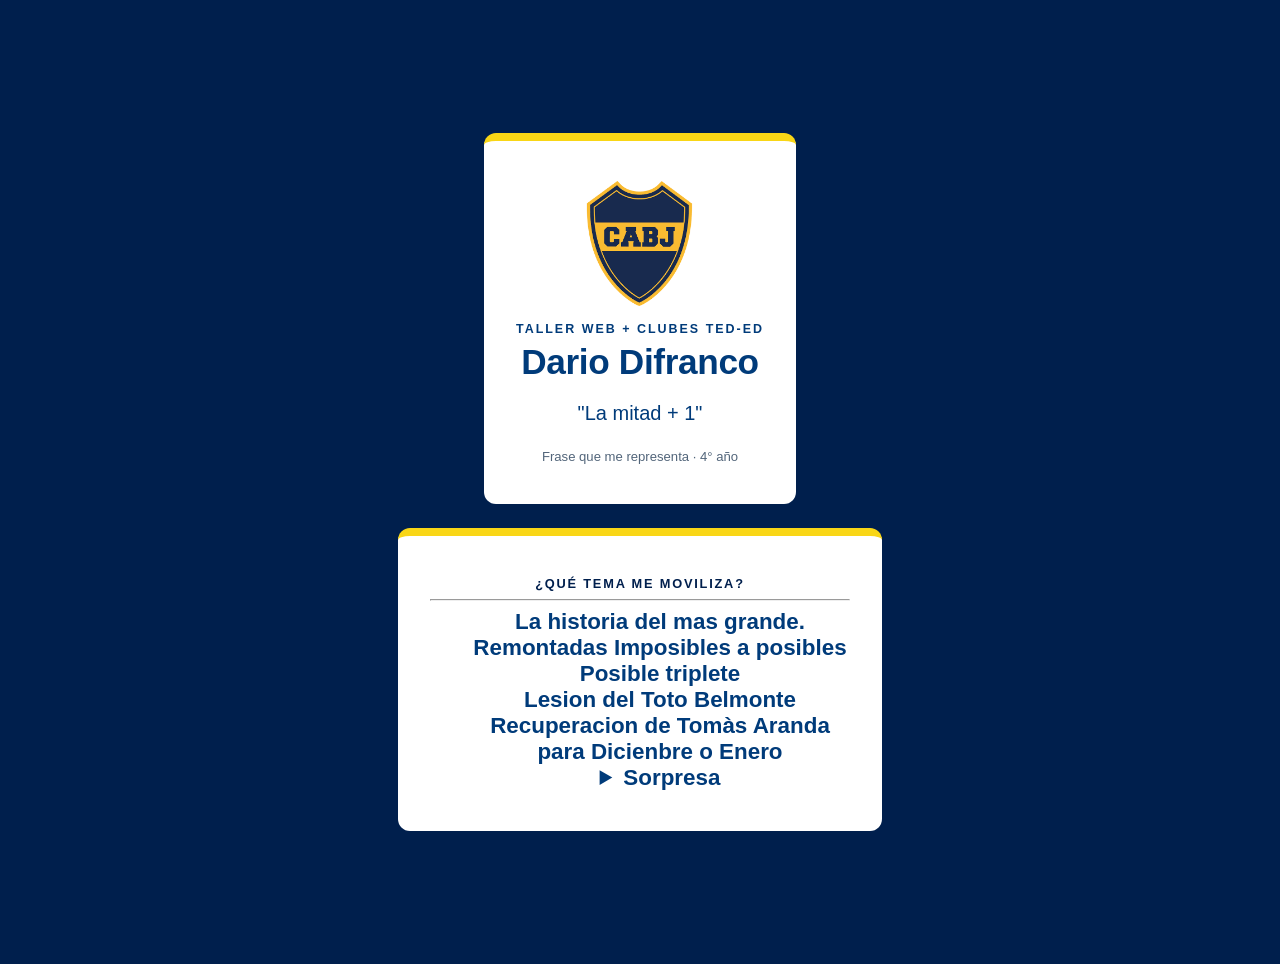
==== index.html @ 10cfe2b6 "Clase 01: selectores, texto y color" ====
<!DOCTYPE html>
<html lang="es-AR">

<head>
    <meta charset="UTF-8">
    <meta name="viewport" content="width=device-width, initial-scale=1.0">
    <title>Mi tarjeta · Mi charla</title>

    <!-- Esta sola línea engancha el CSS externo. Sin esto, no se ve nada. -->
    <link rel="stylesheet" type="text/CSS" href="style.css">
</head>

<body>

    <main class="tarjeta">
        <img class="tarjeta__logo" src="./assets/img/BOCA.png">

        <p class="tarjeta__curso">Taller Web + Clubes TED-Ed</p>
        <h1 class="tarjeta__nombre">Dario Difranco</h1>
        <p class="tarjeta__frase">"La mitad + 1"</p>
        <p class="tarjeta__autor">Frase que me representa · 4° año</p>
    </main>
    <section class="tarjeta tarjeta--oscura">
        <h2 class="tarjeta__pregunta">¿Qué tema me moviliza?</h2>
        <hr>
        <ul class="tarjeta__respuesta">
            <li>La historia del mas grande.</li>
            <li>Remontadas Imposibles a posibles</li>
            <li>Posible triplete</li>
            <li>Lesion del Toto Belmonte</li>
            <li>Recuperacion de Tomàs Aranda para Dicienbre o Enero</li>
            <li>
                <details>
                    <summary>Sorpresa</summary>
                    <p>A River, cuando lo bailo, lo bailo de noche y día
                        A River lo vuelvo loco con la azul y la amarilla
                        A River, cuando lo bailo, lo bailo de noche y día
                        A River lo vuelvo loco con la azul y la amarilla
                        A River lo vuelvo loco, mamá
                        Con la azul y la amarilla
                        A River lo vuelvo loco, mamá
                        Con la azul y la amarilla
                        Corrieron para acá, corrieron para allá
                        Corrieron para acá, corrieron para allá
                        Corrieron para acá, corrieron para allá
                        Corrieron para acá, corrieron para allá</p>
                </details>
            </li>
            <li><a href=""></a></li>
        </ul>
    </section>
</body>

</html>
---- style.css ----
/* =========================================================
   1 · LA PALETA DE BOCA
   Se escribe UNA sola vez, acá arriba. Todo lo demás usa var().
   ========================================================= */
:root {
  /* Los colores principales de Boca */
  --azul:      #003B7A;
  --azul-oscuro: #001F4D;
  --amarillo:  #F9D616;
  --azul-claro: #0A5CA8;

  /* Escala del azul */
  --azul-900: #001F4D;
  --azul-800: #002B5C;
  --azul-700: #003B7A;
  --azul-500: #0A5CA8;
  --azul-300: #4A8AC2;
  --azul-200: #82ADD3;
  --azul-100: #B8D2E8;
  --azul-50:  #DCEBFA;
  --azul-25:  #EEF6FC;

  --texto:       #003B7A;
  --texto-suave: #52657A;
  --blanco:      #ffffff;
}

/* =========================================================
   2 · LA PÁGINA ENTERA
   display:flex + justify-content:center centran la tarjeta
   en pantalla sin usar márgenes a ojo.
   ========================================================= */
body {
  margin: 0;
  min-height: 100vh;
  display: flex;
  align-items: center;
  justify-content: center;
  background: var(--azul-900);
  font-family: "Poppins", "Segoe UI", Arial, sans-serif;
  color: var(--texto);
}

/* =========================================================
   3 · LA TARJETA
   ========================================================= */
.tarjeta {
  background: var(--blanco);
  border-top: 8px solid var(--amarillo);
  border-radius: 12px;
  padding: 2.5rem 2rem;
  text-align: center;
  max-width: 420px;
}

/* =========================================================
   4 · CADA PARTE DE LA TARJETA
   ========================================================= */
.tarjeta__logo {
  width: 125px;
  height: 125px;
  object-fit: contain;
}

.tarjeta__curso {
  margin: .75rem 0 0;
  font-size: .78rem;
  font-weight: 600;
  letter-spacing: .16em;
  text-transform: uppercase;
  color: var(--azul);
}

.tarjeta__nombre {
  margin: .4rem 0 0;
  font-size: 2.2rem;
  font-weight: 700;
  letter-spacing: -0.01em;
  color: var(--azul);
}

.tarjeta__frase {
  margin: 1rem 0 0;
  font-size: 1.25rem;
  line-height: 1.55;
  color: var(--azul-700);
}

.tarjeta__autor {
  margin: 1.25rem 0 0;
  font-size: .82rem;
  color: var(--texto-suave);
}

/* Variante oscura: mismo bloque, otra combinación de la paleta */
.tarjeta--oscura {
  background: var(--blanco);
  border-top-color: var(--amarillo);
}

.tarjeta__pregunta {
  margin: 0;
  font-size: .8rem;
  font-weight: 600;
  letter-spacing: .14em;
  text-transform: uppercase;
  color: var(--azul-900);
}

.tarjeta__respuesta {
  margin: .5rem 0 0;
  font-size: 1.4rem;
  font-weight: 700;
  color: var(--azul);
  list-style: none;
}

/* Para que las dos tarjetas se apilen con un hueco entre ellas */
body {
  flex-direction: column;
  gap: 1.5rem;
  padding: 2rem 1rem;
}
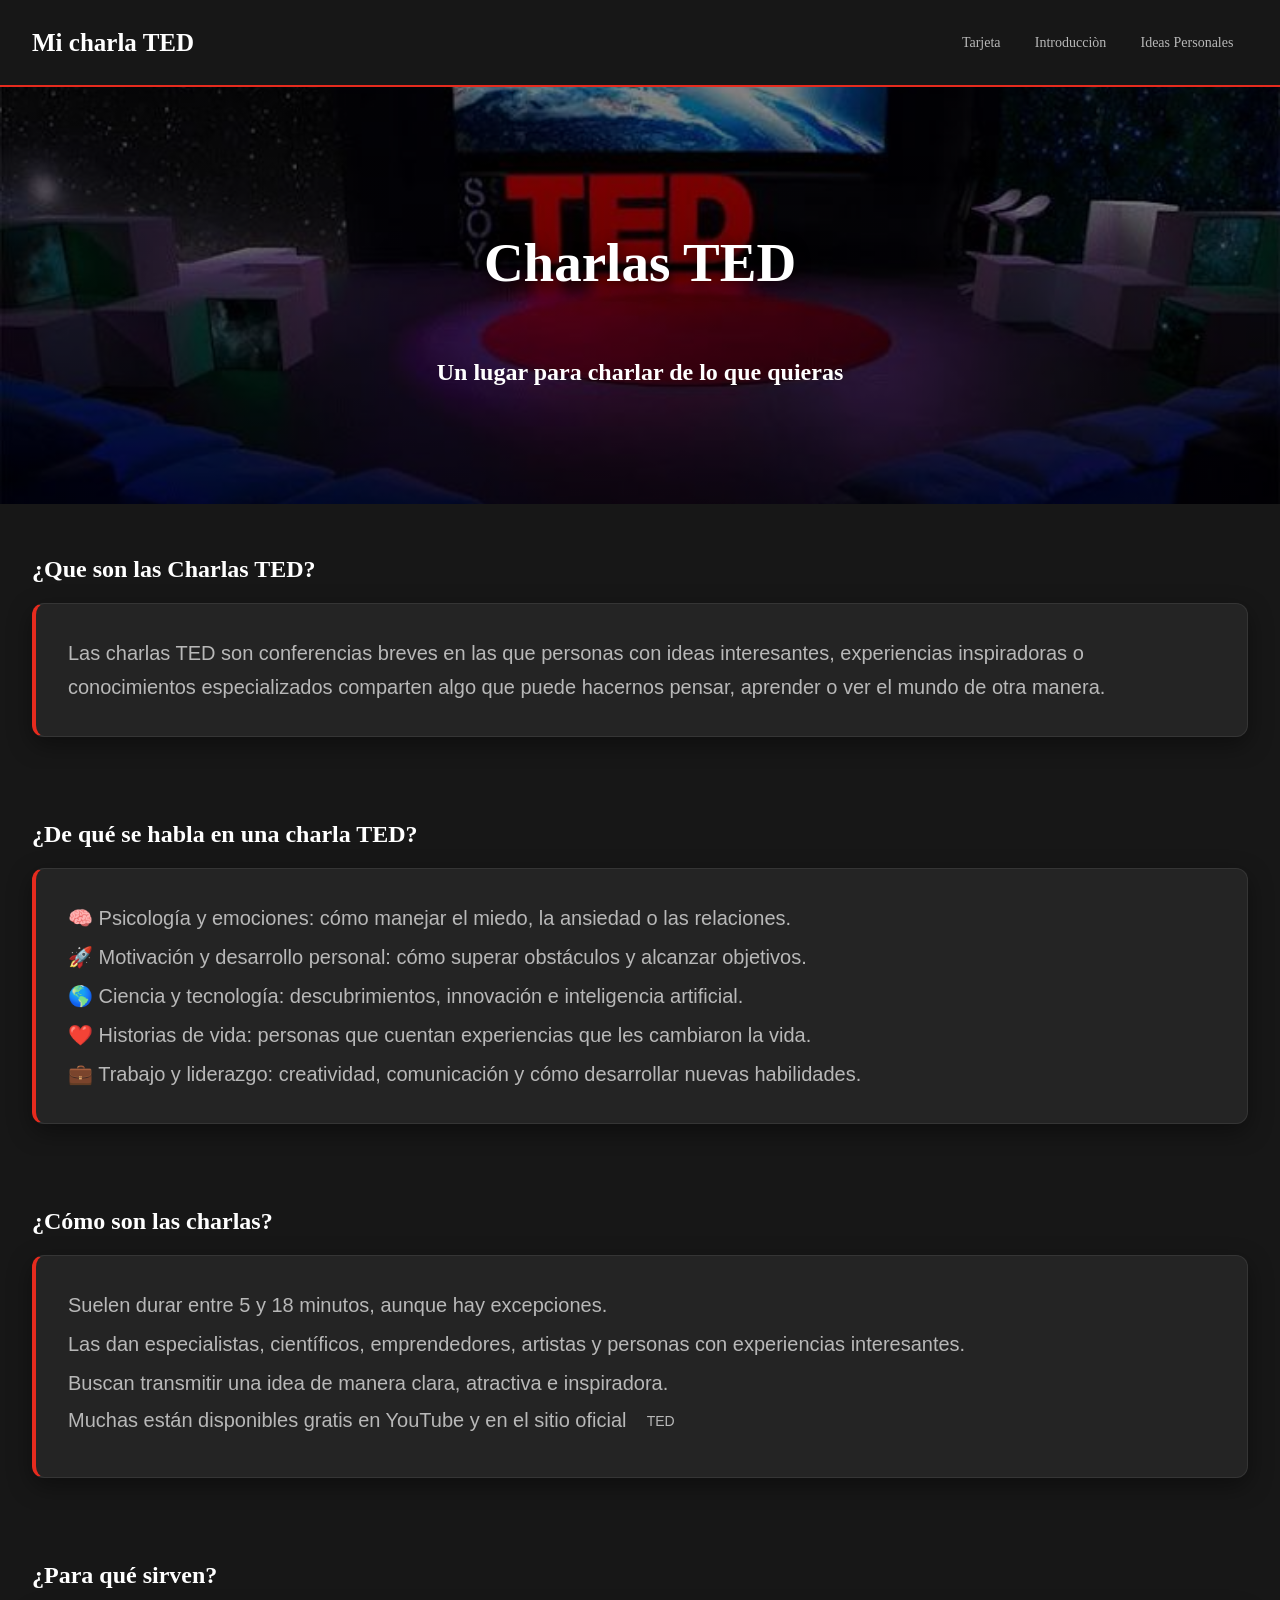
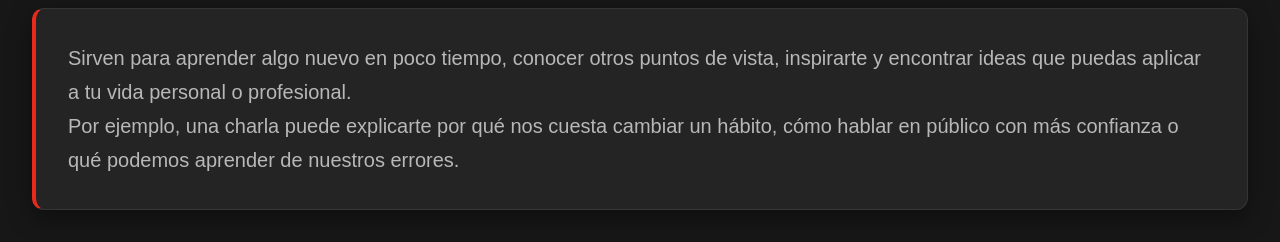
==== commit d4a751f0: "Finalizacion de fichas" ====
--- a/index.html
+++ b/index.html
@@ -1,54 +1,79 @@
 <!DOCTYPE html>
-<html lang="es-AR">
+<html lang="en">
 
 <head>
     <meta charset="UTF-8">
     <meta name="viewport" content="width=device-width, initial-scale=1.0">
-    <title>Mi tarjeta · Mi charla</title>
-
-    <!-- Esta sola línea engancha el CSS externo. Sin esto, no se ve nada. -->
-    <link rel="stylesheet" type="text/CSS" href="style.css">
+    <link rel="stylesheet" type="text/CSS" href="estilos.css">
+    <title>Mi Charla TED</title>
 </head>
 
 <body>
+    <header class="header">
+        <h1 id="title">Mi charla TED</h1>
+        <nav class="nav">
+            <ul>
+                <li><a href="Tarjeta.html">Tarjeta</a></li>
+                <li><a href="ficha.html">Introducciòn</a></li>
+                <li><a href="boxmodel.html">Ideas Personales</a></li>
+            </ul>
+        </nav>
+    </header>
+    <main><!--container-->
+        <section class="hero">
+            <h1 id="Titulo">Charlas TED</h1>
+            <h2>Un lugar para charlar de lo que quieras</h2>
+        </section>
+        <section class="contenido">
+            <h2>¿Que son las Charlas TED?</h2>
+            <article class="articulo">
+                Las charlas TED son conferencias breves en las que personas con ideas interesantes, experiencias
+                inspiradoras o conocimientos especializados comparten algo que puede hacernos pensar, aprender o ver el
+                mundo de otra manera.
+            </article>
+        </section>
+        <section class="contenido">
+            <h2>¿De qué se habla en una charla TED?</h2>
+            <article class="articulo">
+                <ul>
+                    <li>🧠 Psicología y emociones: cómo manejar el miedo, la ansiedad o las relaciones.</li>
 
-    <main class="tarjeta">
-        <img class="tarjeta__logo" src="./assets/img/BOCA.png">
+                    <li>🚀 Motivación y desarrollo personal: cómo superar obstáculos y alcanzar objetivos.</li>
 
-        <p class="tarjeta__curso">Taller Web + Clubes TED-Ed</p>
-        <h1 class="tarjeta__nombre">Dario Difranco</h1>
-        <p class="tarjeta__frase">"La mitad + 1"</p>
-        <p class="tarjeta__autor">Frase que me representa · 4° año</p>
+                    <li>🌎 Ciencia y tecnología: descubrimientos, innovación e inteligencia artificial.</li>
+
+                    <li>❤️ Historias de vida: personas que cuentan experiencias que les cambiaron la vida.</li>
+
+                    <li>💼 Trabajo y liderazgo: creatividad, comunicación y cómo desarrollar nuevas habilidades.</li>
+                </ul>
+            </article>
+        </section>
+        <section class="contenido">
+            <h2>¿Cómo son las charlas?</h2>
+            <article class="articulo">
+                <ul>
+                    <li>Suelen durar entre 5 y 18 minutos, aunque hay excepciones. </li>
+                    <li>Las dan especialistas, científicos, emprendedores, artistas y personas con experiencias
+                        interesantes.</li>
+                    <li>Buscan transmitir una idea de manera clara, atractiva e inspiradora. <br>
+                    Muchas están disponibles gratis en YouTube y en el sitio oficial <a href="https://www.ted.com/">TED</a></li>
+                </ul>
+            </article>
+        </section>
+        <section class="contenido">
+            <h2>¿Para qué sirven?</h2>
+            <article class="articulo">
+                Sirven para aprender algo nuevo en poco tiempo, conocer otros puntos de vista, inspirarte y encontrar
+                ideas que puedas aplicar a tu vida personal o profesional.
+                <br>
+                Por ejemplo, una charla puede explicarte por qué nos cuesta cambiar un hábito, cómo hablar en público
+                con más confianza o qué podemos aprender de nuestros errores.
+            </article>
+        </section>
     </main>
-    <section class="tarjeta tarjeta--oscura">
-        <h2 class="tarjeta__pregunta">¿Qué tema me moviliza?</h2>
-        <hr>
-        <ul class="tarjeta__respuesta">
-            <li>La historia del mas grande.</li>
-            <li>Remontadas Imposibles a posibles</li>
-            <li>Posible triplete</li>
-            <li>Lesion del Toto Belmonte</li>
-            <li>Recuperacion de Tomàs Aranda para Dicienbre o Enero</li>
-            <li>
-                <details>
-                    <summary>Sorpresa</summary>
-                    <p>A River, cuando lo bailo, lo bailo de noche y día
-                        A River lo vuelvo loco con la azul y la amarilla
-                        A River, cuando lo bailo, lo bailo de noche y día
-                        A River lo vuelvo loco con la azul y la amarilla
-                        A River lo vuelvo loco, mamá
-                        Con la azul y la amarilla
-                        A River lo vuelvo loco, mamá
-                        Con la azul y la amarilla
-                        Corrieron para acá, corrieron para allá
-                        Corrieron para acá, corrieron para allá
-                        Corrieron para acá, corrieron para allá
-                        Corrieron para acá, corrieron para allá</p>
-                </details>
-            </li>
-            <li><a href=""></a></li>
-        </ul>
-    </section>
+    <footer>
+
+    </footer>
 </body>
 
 </html>
--- a/estilos.css
+++ b/estilos.css
@@ -0,0 +1,168 @@
+:root {
+    /* Colores TED */
+    --ted-red: #E62B1E;
+    --ted-red-dark: #B91C1C;
+    --ted-red-light: #FF5147;
+
+    /* fondos */
+    --bg-primary: #0B0B0B;
+    --bg-secondary: #171717;
+    --bg-card: #242424;
+
+    /* textos */
+    --text-primary: #FFFFFF;
+    --text-secondary: #B8B8B8;
+    --text-muted: #888888;
+
+    /* detalles */
+    --border-color: #353535;
+    --accent-color: #E62B1E;
+    --highlight-color: #FF5147;
+
+    /* efectos */
+    --gradient-ted: linear-gradient(135deg, #E62B1E 0%, #8B0000 100%);
+    --gradient-dark: linear-gradient(180deg, #171717 0%, #0B0B0B 100%);
+
+    --shadow-red: 0 0 20px rgba(230, 43, 30, .2);
+    --shadow-dark: 0 8px 24px rgba(0, 0, 0, .4);
+
+    --radius-sm: 6px;
+    --radius-md: 12px;
+    --radius-lg: 20px;
+}
+
+* {
+    box-sizing: border-box;
+}
+
+body {
+    margin: 0;
+    min-height: 100vh;
+    background-color: var(--bg-primary);
+    color: var(--text-primary);
+    font-family: Cambria, Cochin, Georgia, Times,
+        'Times New Roman', serif;
+}
+
+.header {
+    display: flex;
+    justify-content: space-between;
+    align-items: center;
+    flex-wrap: wrap;
+    gap: 1rem;
+    margin: 0;
+    padding: 1rem 2rem;
+    background: var(--bg-secondary);
+    border-bottom: 2px solid var(--ted-red);
+    box-shadow: var(--shadow-dark);
+}
+
+#title {
+    margin: 0;
+    font-size: 25px;
+    color: var(--text-primary);
+}
+
+#title:hover{
+    color: var(--accent-color);
+}
+
+.nav {
+    display: flex;
+    align-items: center;
+    justify-content: flex-end;
+    flex-direction: row;
+    gap: .5rem;
+    padding: .5rem 0;
+}
+
+ul {
+    list-style: none;
+    display: flex;
+    flex-wrap: wrap;
+    gap: 5px;
+    padding: 0;
+    margin: 0;
+}
+ul a{
+    display: inline-block;
+    color: var(--text-secondary);
+    text-decoration: none;
+    padding: .6rem .85rem;
+    border: 1px solid transparent;
+    border-radius: var(--radius-sm);
+    font-size: .875rem;
+    white-space: nowrap;
+    transition: .2s ease;
+}
+ul a:hover{
+    background-color: var(--accent-color);
+    color: var(--text-primary);
+}
+
+.nav a {
+    display: inline-block;
+    color: var(--text-secondary);
+    text-decoration: none;
+    padding: .6rem .85rem;
+    border: 1px solid transparent;
+    border-radius: var(--radius-sm);
+    font-size: .875rem;
+    white-space: nowrap;
+    transition: .2s ease;
+}
+
+.nav a:hover,
+.nav a:focus-visible {
+    color: var(--text-primary);
+    background: var(--ted-red);
+    border-color: var(--ted-red-light);
+    outline: none;
+}
+
+.hero {
+    min-height: 417px;
+    background-color: var(--bg-secondary);
+    background-image:
+        linear-gradient(rgba(0, 0, 0, .45),
+            rgba(0, 0, 0, .75)),
+        url("./assets/img/ted.jpg");
+    background-repeat: no-repeat;
+    background-size: cover;
+    background-position: center;
+    display: flex;
+    flex-direction: column;
+    align-items: center;
+    justify-content: center;
+    text-align: center;
+    padding: 2rem;
+}
+
+#Titulo {
+    font-size: clamp(2.5rem, 6vw, 55px);
+    color: var(--text-primary);
+    text-shadow: 0 3px 15px rgba(0, 0, 0, .7);
+}
+
+#Titulo:hover{
+    color: var(--accent-color);
+}
+
+.contenido {
+    background-color: var(--bg-secondary);
+    padding: 2rem;
+}
+
+.articulo {
+    font-family: 'Franklin Gothic Medium',
+        'Arial Narrow', Arial, sans-serif;
+    font-size: 20px;
+    line-height: 1.7;
+    color: var(--text-secondary);
+    background-color: var(--bg-card);
+    padding: 2rem;
+    border: 1px solid var(--border-color);
+    border-left: 4px solid var(--ted-red);
+    border-radius: var(--radius-md);
+    box-shadow: var(--shadow-dark);
+}
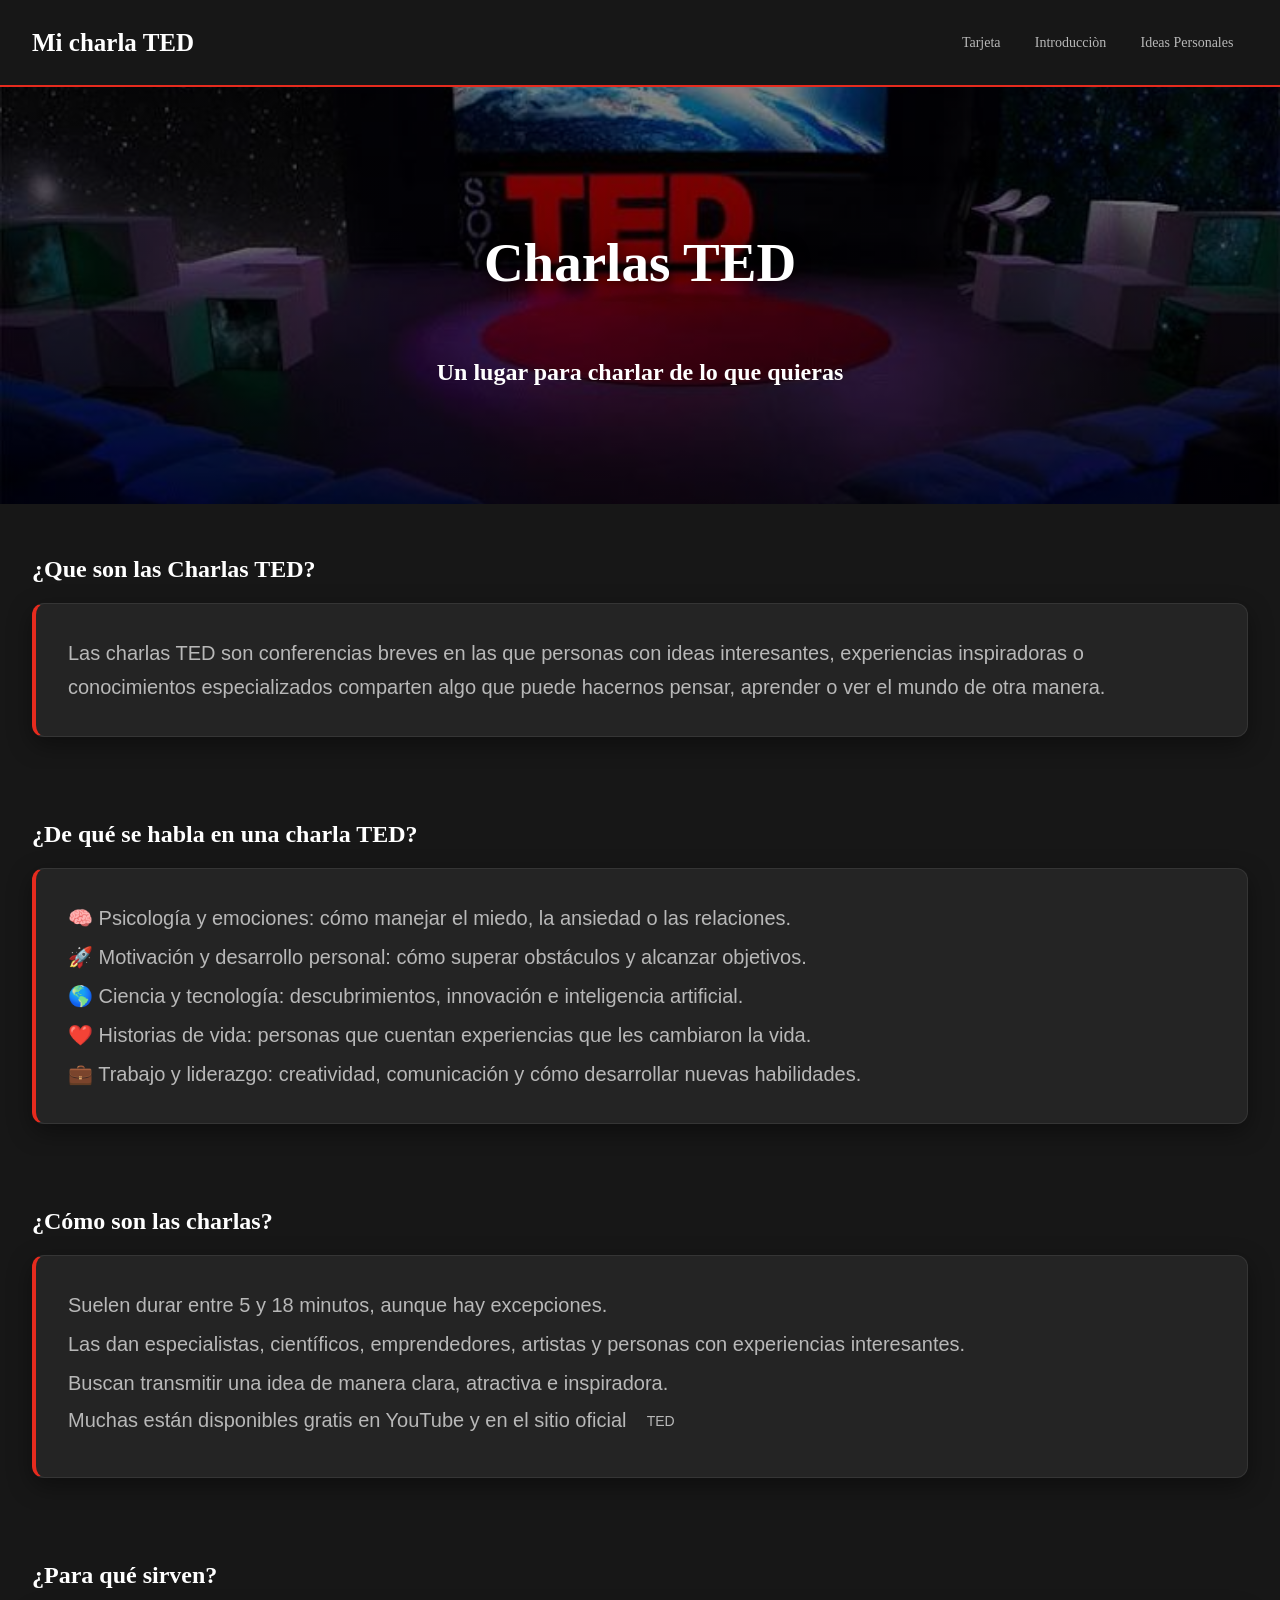
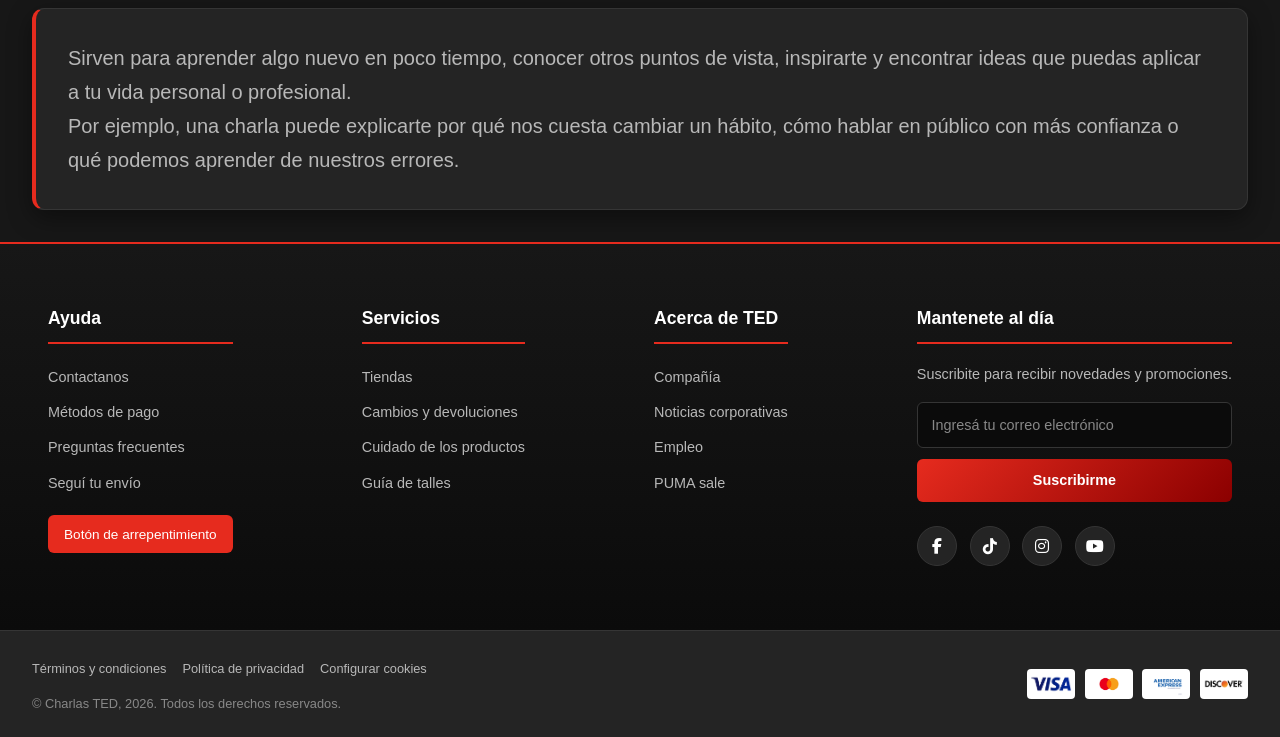
==== commit 6cea64a4: "Footer" ====
--- a/index.html
+++ b/index.html
@@ -6,6 +6,7 @@
     <meta name="viewport" content="width=device-width, initial-scale=1.0">
     <link rel="stylesheet" type="text/CSS" href="estilos.css">
     <title>Mi Charla TED</title>
+    <link rel="stylesheet" href="https://cdnjs.cloudflare.com/ajax/libs/font-awesome/6.4.0/css/all.min.css">
 </head>
 
 <body>
@@ -56,7 +57,8 @@
                     <li>Las dan especialistas, científicos, emprendedores, artistas y personas con experiencias
                         interesantes.</li>
                     <li>Buscan transmitir una idea de manera clara, atractiva e inspiradora. <br>
-                    Muchas están disponibles gratis en YouTube y en el sitio oficial <a href="https://www.ted.com/">TED</a></li>
+                        Muchas están disponibles gratis en YouTube y en el sitio oficial <a
+                            href="https://www.ted.com/">TED</a></li>
                 </ul>
             </article>
         </section>
@@ -71,9 +73,95 @@
             </article>
         </section>
     </main>
-    <footer>
 
+
+    <footer class="container--footer">
+        <!-- Primera fila -->
+        <div class="footer--top">
+
+            <section class="footer--top-card">
+                <h4>Ayuda</h4>
+                <ul>
+                    <li><a href="#">Contactanos</a></li>
+                    <li><a href="#">Métodos de pago</a></li>
+                    <li><a href="#">Preguntas frecuentes</a></li>
+                    <li><a href="#">Seguí tu envío</a></li>
+                </ul>
+                <a href="#" class="footer--top-btn">Botón de arrepentimiento</a>
+            </section>
+
+            <section class="footer--top-card">
+                <h4>Servicios</h4>
+                <ul>
+                    <li><a href="#">Tiendas</a></li>
+                    <li><a href="#">Cambios y devoluciones</a></li>
+                    <li><a href="#">Cuidado de los productos</a></li>
+                    <li><a href="#">Guía de talles</a></li>
+                </ul>
+            </section>
+
+            <section class="footer--top-card">
+                <h4>Acerca de TED</h4>
+                <ul>
+                    <li><a href="#">Compañía</a></li>
+                    <li><a href="#">Noticias corporativas</a></li>
+                    <li><a href="#">Empleo</a></li>
+                    <li><a href="#">PUMA sale</a></li>
+                </ul>
+            </section>
+
+            <section class="footer--top-class">
+                <h4>Mantenete al día</h4>
+                <p>Suscribite para recibir novedades y promociones.</p>
+
+                <form action="#" method="post" class="footer--top-form-news">
+                    <input type="email" id="correo" name="correo" placeholder="Ingresá tu correo electrónico" required>
+                    <button type="submit">Suscribirme</button>
+                </form>
+
+                <div class="footer--top-social">
+                    <a href="#" aria-label="Facebook">
+                        <i class="fa-brands fa-facebook-f"></i>
+                    </a>
+                    <a href="#" aria-label="TikTok">
+                        <i class="fa-brands fa-tiktok"></i>
+                    </a>
+                    <a href="#" aria-label="Instagram">
+                        <i class="fa-brands fa-instagram"></i>
+                    </a>
+                    <a href="#" aria-label="YouTube">
+                        <i class="fa-brands fa-youtube"></i>
+                    </a>
+                </div>
+            </section>
+
+        </div>
+        <!-- Segunda fila -->
+        <div class="footer--bottom">
+
+            <section class="footer--bottom-legal">
+                <ul>
+                    <li><a href="#">Términos y condiciones</a></li>
+                    <li><a href="#">Política de privacidad</a></li>
+                    <li><a href="#">Configurar cookies</a></li>
+                </ul>
+
+                <p>© Charlas TED, 2026. Todos los derechos reservados.</p>
+            </section>
+
+            <section class="footer--bottom-cards">
+                <ul>
+                    <li><img src="./assets/img/VISA.png" alt="Visa" class="footer--bottom-img"></li>
+                    <li><img src="./assets/img/MASTERACARD.jpg" alt="Mastercard" class="footer--bottom-img"></li>
+                    <li><img src="./assets/img/AMEX.png" alt="American Express" class="footer--bottom-img"></li>
+                    <li><img src="./assets/img/DISCOVER.png" alt="Discover" class="footer--bottom-img"></li>
+                </ul>
+            </section>
+
+        </div>
     </footer>
+
+
 </body>
 
 </html>
--- a/estilos.css
+++ b/estilos.css
@@ -165,4 +165,218 @@
     border-left: 4px solid var(--ted-red);
     border-radius: var(--radius-md);
     box-shadow: var(--shadow-dark);
-}+}
+
+ 
+.container--footer {
+    background: var(--bg-primary);
+    color: var(--text-primary);
+    font-family: Arial, sans-serif;
+    border-top: 2px solid var(--ted-red);
+}
+
+
+.footer--top {
+    display: flex;
+    justify-content: space-between;
+    gap: 2rem;
+    padding: 3rem 2rem;
+    background: var(--gradient-dark);
+}
+
+.footer--top-card,
+.footer--top-class {
+    padding: 1rem;
+    min-width: 0;
+}
+
+.footer--top-card h4,
+.footer--top-class h4 {
+    color: var(--text-primary);
+    font-size: 1.1rem;
+    margin: 0 0 1.2rem;
+    padding-bottom: .8rem;
+    border-bottom: 2px solid var(--ted-red);
+}
+
+
+.footer--top ul,
+.footer--bottom ul {
+    display: flex;
+    flex-direction: column;
+    align-items: flex-start;
+    gap: .5rem;
+    list-style: none;
+    padding: 0;
+    margin: 0;
+}
+
+.footer--top ul a,
+.footer--bottom ul a {
+    display: inline-block;
+    color: var(--text-secondary);
+    text-decoration: none;
+    font-size: .9rem;
+    padding: .35rem 0;
+    border: none;
+    border-radius: var(--radius-sm);
+    white-space: normal;
+    transition: color .2s ease, transform .2s ease;
+}
+
+.footer--top ul a:hover,
+.footer--bottom ul a:hover {
+    color: var(--ted-red-light);
+    background: transparent;
+    transform: translateX(4px);
+}
+
+
+.footer--top-btn {
+    display: inline-block;
+    margin-top: 1.2rem;
+    padding: .7rem 1rem;
+    color: var(--text-primary);
+    background: var(--ted-red);
+    text-decoration: none;
+    text-align: center;
+    font-size: .85rem;
+    border-radius: var(--radius-sm);
+    transition: background .2s ease, transform .2s ease;
+}
+
+.footer--top-btn:hover {
+    background: var(--ted-red-dark);
+    transform: translateY(-2px);
+}
+
+.footer--top-class p {
+    color: var(--text-secondary);
+    font-size: .9rem;
+    line-height: 1.6;
+    margin-bottom: 1rem;
+}
+
+.footer--top-form-news {
+    display: flex;
+    flex-direction: column;
+    gap: .7rem;
+}
+
+.footer--top-form-news input {
+    width: 100%;
+    min-width: 0;
+    padding: .85rem;
+    color: var(--text-primary);
+    background: var(--bg-primary);
+    border: 1px solid var(--border-color);
+    border-radius: var(--radius-sm);
+    font-size: .9rem;
+    outline: none;
+    transition: border-color .2s ease;
+}
+
+.footer--top-form-news input:focus {
+    border-color: var(--ted-red);
+}
+
+.footer--top-form-news input::placeholder {
+    color: var(--text-muted);
+}
+
+.footer--top-form-news button {
+    padding: .85rem;
+    color: var(--text-primary);
+    background: var(--gradient-ted);
+    border: none;
+    border-radius: var(--radius-sm);
+    font-size: .9rem;
+    font-weight: bold;
+    cursor: pointer;
+    transition: opacity .2s ease, transform .2s ease;
+}
+
+.footer--top-form-news button:hover {
+    opacity: .9;
+    transform: translateY(-2px);
+}
+
+
+.footer--top-social {
+    display: flex;
+    flex-wrap: wrap;
+    gap: .8rem;
+    margin-top: 1.5rem;
+}
+
+.footer--top-social a {
+    display: flex;
+    justify-content: center;
+    align-items: center;
+    width: 40px;
+    height: 40px;
+    color: var(--text-primary);
+    background: var(--bg-card);
+    border: 1px solid var(--border-color);
+    border-radius: 50%;
+    text-decoration: none;
+    transition: background .2s ease, transform .2s ease;
+}
+
+.footer--top-social a:hover {
+    background: var(--ted-red);
+    border-color: var(--ted-red-light);
+    transform: translateY(-4px);
+}
+
+
+.footer--bottom {
+    display: flex;
+    justify-content: space-between;
+    align-items: center;
+    flex-wrap: wrap;
+    gap: 1.5rem;
+    padding: 1.5rem 2rem;
+    background: var(--bg-card);
+    border-top: 1px solid var(--border-color);
+}
+
+.footer--bottom-legal {
+    display: flex;
+    flex-direction: column;
+    gap: .8rem;
+}
+
+.footer--bottom-legal ul {
+    flex-direction: row;
+    flex-wrap: wrap;
+    gap: 1rem;
+}
+
+.footer--bottom-legal ul a {
+    font-size: .8rem;
+}
+
+.footer--bottom-legal p {
+    margin: 0;
+    color: var(--text-muted);
+    font-size: .8rem;
+    line-height: 1.5;
+}
+
+.footer--bottom-cards ul {
+    flex-direction: row;
+    flex-wrap: wrap;
+    justify-content: flex-end;
+    gap: .6rem;
+}
+
+.footer--bottom-img {
+    display: block;
+    width: 48px;
+    height: 30px;
+    object-fit: contain;
+    background: #FFFFFF;
+    padding: 3px;
+    border-radius: 4px;
+}
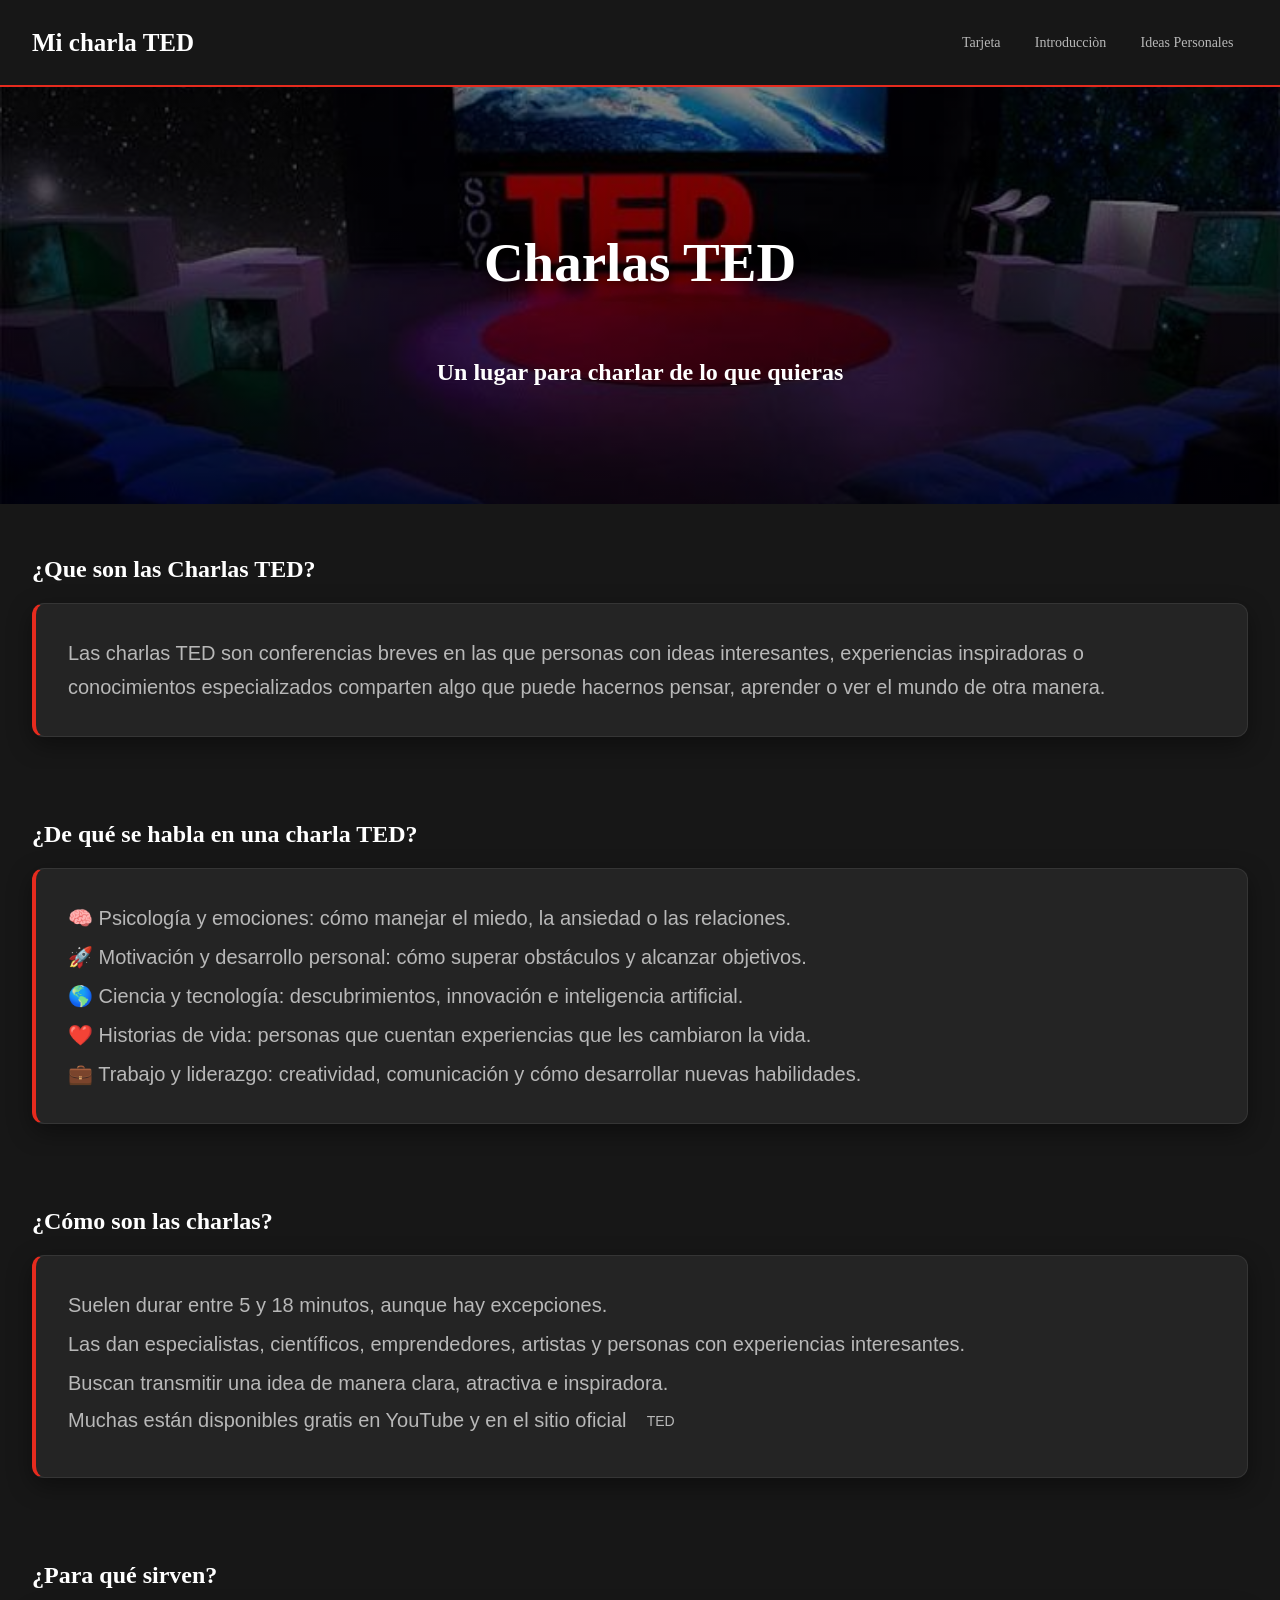
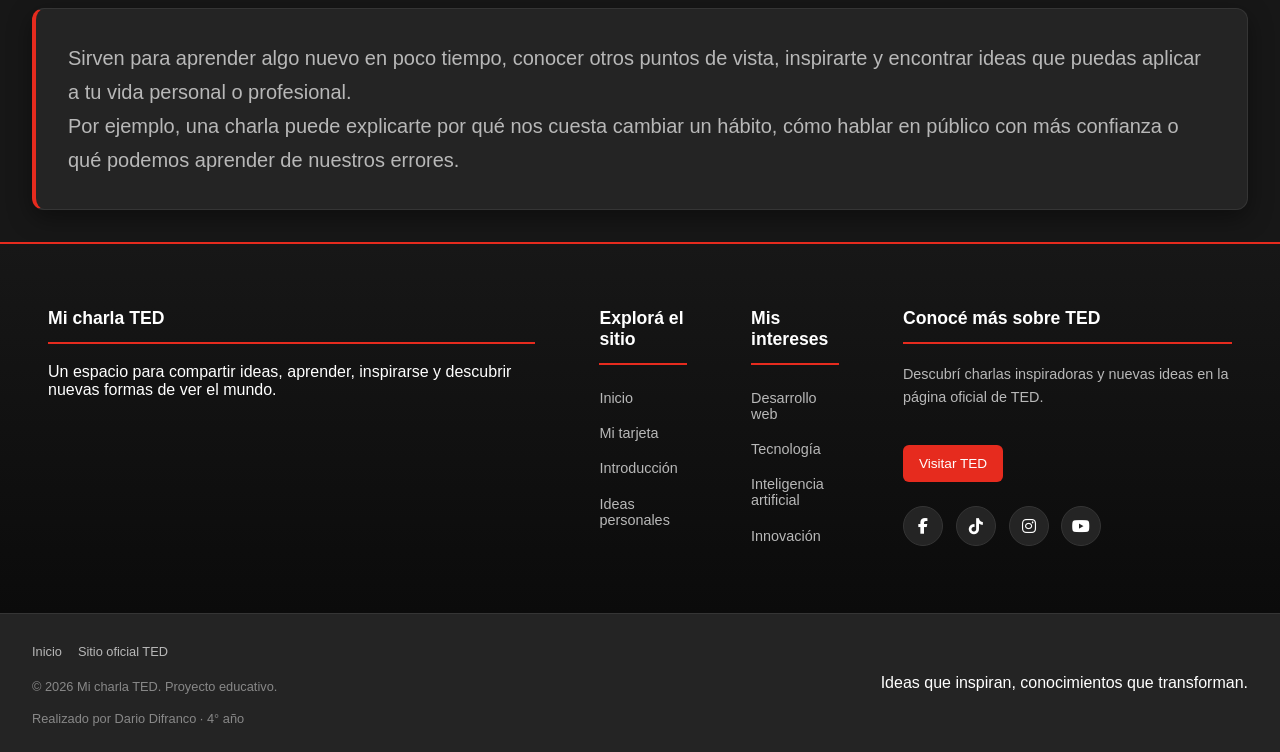
==== commit 91fff872: "Guion para las ideas" ====
--- a/index.html
+++ b/index.html
@@ -11,15 +11,15 @@
 
 <body>
     <header class="header">
-        <h1 id="title">Mi charla TED</h1>
-        <nav class="nav">
-            <ul>
-                <li><a href="Tarjeta.html">Tarjeta</a></li>
-                <li><a href="ficha.html">Introducciòn</a></li>
-                <li><a href="boxmodel.html">Ideas Personales</a></li>
-            </ul>
-        </nav>
-    </header>
+            <h1 id="title">Mi charla TED</h1>
+            <nav class="nav">
+                <ul>
+                    <li><a href="Tarjeta.html">Tarjeta</a></li>
+                    <li><a href="ficha.html">Introducciòn</a></li>
+                    <li><a href="boxmodel.html">Ideas Personales</a></li>
+                </ul>
+            </nav>
+        </header>
     <main><!--container-->
         <section class="hero">
             <h1 id="Titulo">Charlas TED</h1>
@@ -75,91 +75,102 @@
     </main>
 
 
-    <footer class="container--footer">
-        <!-- Primera fila -->
-        <div class="footer--top">
+  
+<footer class="container--footer">
 
-            <section class="footer--top-card">
-                <h4>Ayuda</h4>
-                <ul>
-                    <li><a href="#">Contactanos</a></li>
-                    <li><a href="#">Métodos de pago</a></li>
-                    <li><a href="#">Preguntas frecuentes</a></li>
-                    <li><a href="#">Seguí tu envío</a></li>
-                </ul>
-                <a href="#" class="footer--top-btn">Botón de arrepentimiento</a>
-            </section>
+    <div class="footer--top">
 
-            <section class="footer--top-card">
-                <h4>Servicios</h4>
-                <ul>
-                    <li><a href="#">Tiendas</a></li>
-                    <li><a href="#">Cambios y devoluciones</a></li>
-                    <li><a href="#">Cuidado de los productos</a></li>
-                    <li><a href="#">Guía de talles</a></li>
-                </ul>
-            </section>
+        <section class="footer--top-card">
+            <h4>Mi charla TED</h4>
+            <p>
+                Un espacio para compartir ideas, aprender,
+                inspirarse y descubrir nuevas formas de
+                ver el mundo.
+            </p>
+        </section>
 
-            <section class="footer--top-card">
-                <h4>Acerca de TED</h4>
-                <ul>
-                    <li><a href="#">Compañía</a></li>
-                    <li><a href="#">Noticias corporativas</a></li>
-                    <li><a href="#">Empleo</a></li>
-                    <li><a href="#">PUMA sale</a></li>
-                </ul>
-            </section>
+        <section class="footer--top-card">
+            <h4>Explorá el sitio</h4>
+            <ul>
+                <li><a href="index.html">Inicio</a></li>
+                <li><a href="Tarjeta.html">Mi tarjeta</a></li>
+                <li><a href="ficha.html">Introducción</a></li>
+                <li><a href="boxmodel.html">Ideas personales</a></li>
+            </ul>
+        </section>
 
-            <section class="footer--top-class">
-                <h4>Mantenete al día</h4>
-                <p>Suscribite para recibir novedades y promociones.</p>
+        <section class="footer--top-card">
+            <h4>Mis intereses</h4>
+            <ul>
+                <li><a href="Tarjeta.html#HTML">Desarrollo web</a></li>
+                <li><a href="Tarjeta.html#computadoras">Tecnología</a></li>
+                <li><a href="Tarjeta.html#IA">Inteligencia artificial</a></li>
+                <li><a href="boxmodel.html">Innovación</a></li>
+            </ul>
+        </section>
 
-                <form action="#" method="post" class="footer--top-form-news">
-                    <input type="email" id="correo" name="correo" placeholder="Ingresá tu correo electrónico" required>
-                    <button type="submit">Suscribirme</button>
-                </form>
+        <section class="footer--top-class">
+            <h4>Conocé más sobre TED</h4>
+            <p>
+                Descubrí charlas inspiradoras y nuevas ideas
+                en la página oficial de TED.
+            </p>
 
-                <div class="footer--top-social">
-                    <a href="#" aria-label="Facebook">
-                        <i class="fa-brands fa-facebook-f"></i>
-                    </a>
-                    <a href="#" aria-label="TikTok">
-                        <i class="fa-brands fa-tiktok"></i>
-                    </a>
-                    <a href="#" aria-label="Instagram">
-                        <i class="fa-brands fa-instagram"></i>
-                    </a>
-                    <a href="#" aria-label="YouTube">
-                        <i class="fa-brands fa-youtube"></i>
-                    </a>
-                </div>
-            </section>
+            <a href="https://www.ted.com/"
+               target="_blank"
+               class="footer--top-btn">
+                Visitar TED
+            </a>
 
-        </div>
-        <!-- Segunda fila -->
-        <div class="footer--bottom">
+            <div class="footer--top-social">
+                <a href="https://www.facebook.com/TED"
+                   target="_blank" aria-label="Facebook">
+                    <i class="fa-brands fa-facebook-f"></i>
+                </a>
 
-            <section class="footer--bottom-legal">
-                <ul>
-                    <li><a href="#">Términos y condiciones</a></li>
-                    <li><a href="#">Política de privacidad</a></li>
-                    <li><a href="#">Configurar cookies</a></li>
-                </ul>
+                <a href="https://www.tiktok.com/@ted"
+                   target="_blank" aria-label="TikTok">
+                    <i class="fa-brands fa-tiktok"></i>
+                </a>
 
-                <p>© Charlas TED, 2026. Todos los derechos reservados.</p>
-            </section>
+                <a href="https://www.instagram.com/ted/"
+                   target="_blank" aria-label="Instagram">
+                    <i class="fa-brands fa-instagram"></i>
+                </a>
 
-            <section class="footer--bottom-cards">
-                <ul>
-                    <li><img src="./assets/img/VISA.png" alt="Visa" class="footer--bottom-img"></li>
-                    <li><img src="./assets/img/MASTERACARD.jpg" alt="Mastercard" class="footer--bottom-img"></li>
-                    <li><img src="./assets/img/AMEX.png" alt="American Express" class="footer--bottom-img"></li>
-                    <li><img src="./assets/img/DISCOVER.png" alt="Discover" class="footer--bottom-img"></li>
-                </ul>
-            </section>
+                <a href="https://www.youtube.com/@TED"
+                   target="_blank" aria-label="YouTube">
+                    <i class="fa-brands fa-youtube"></i>
+                </a>
+            </div>
+        </section>
 
-        </div>
-    </footer>
+    </div>
+
+    <div class="footer--bottom">
+
+        <section class="footer--bottom-legal">
+            <ul>
+                <li><a href="index.html">Inicio</a></li>
+                <li><a href="https://www.ted.com/"
+                       target="_blank">Sitio oficial TED</a></li>
+            </ul>
+
+            <p>
+                © 2026 Mi charla TED. Proyecto educativo.
+            </p>
+            <p>
+                Realizado por Dario Difranco · 4° año
+            </p>
+        </section>
+
+        <section class="footer--bottom-cards">
+            <p>Ideas que inspiran, conocimientos que transforman.</p>
+        </section>
+
+    </div>
+
+</footer>
 
 
 </body>
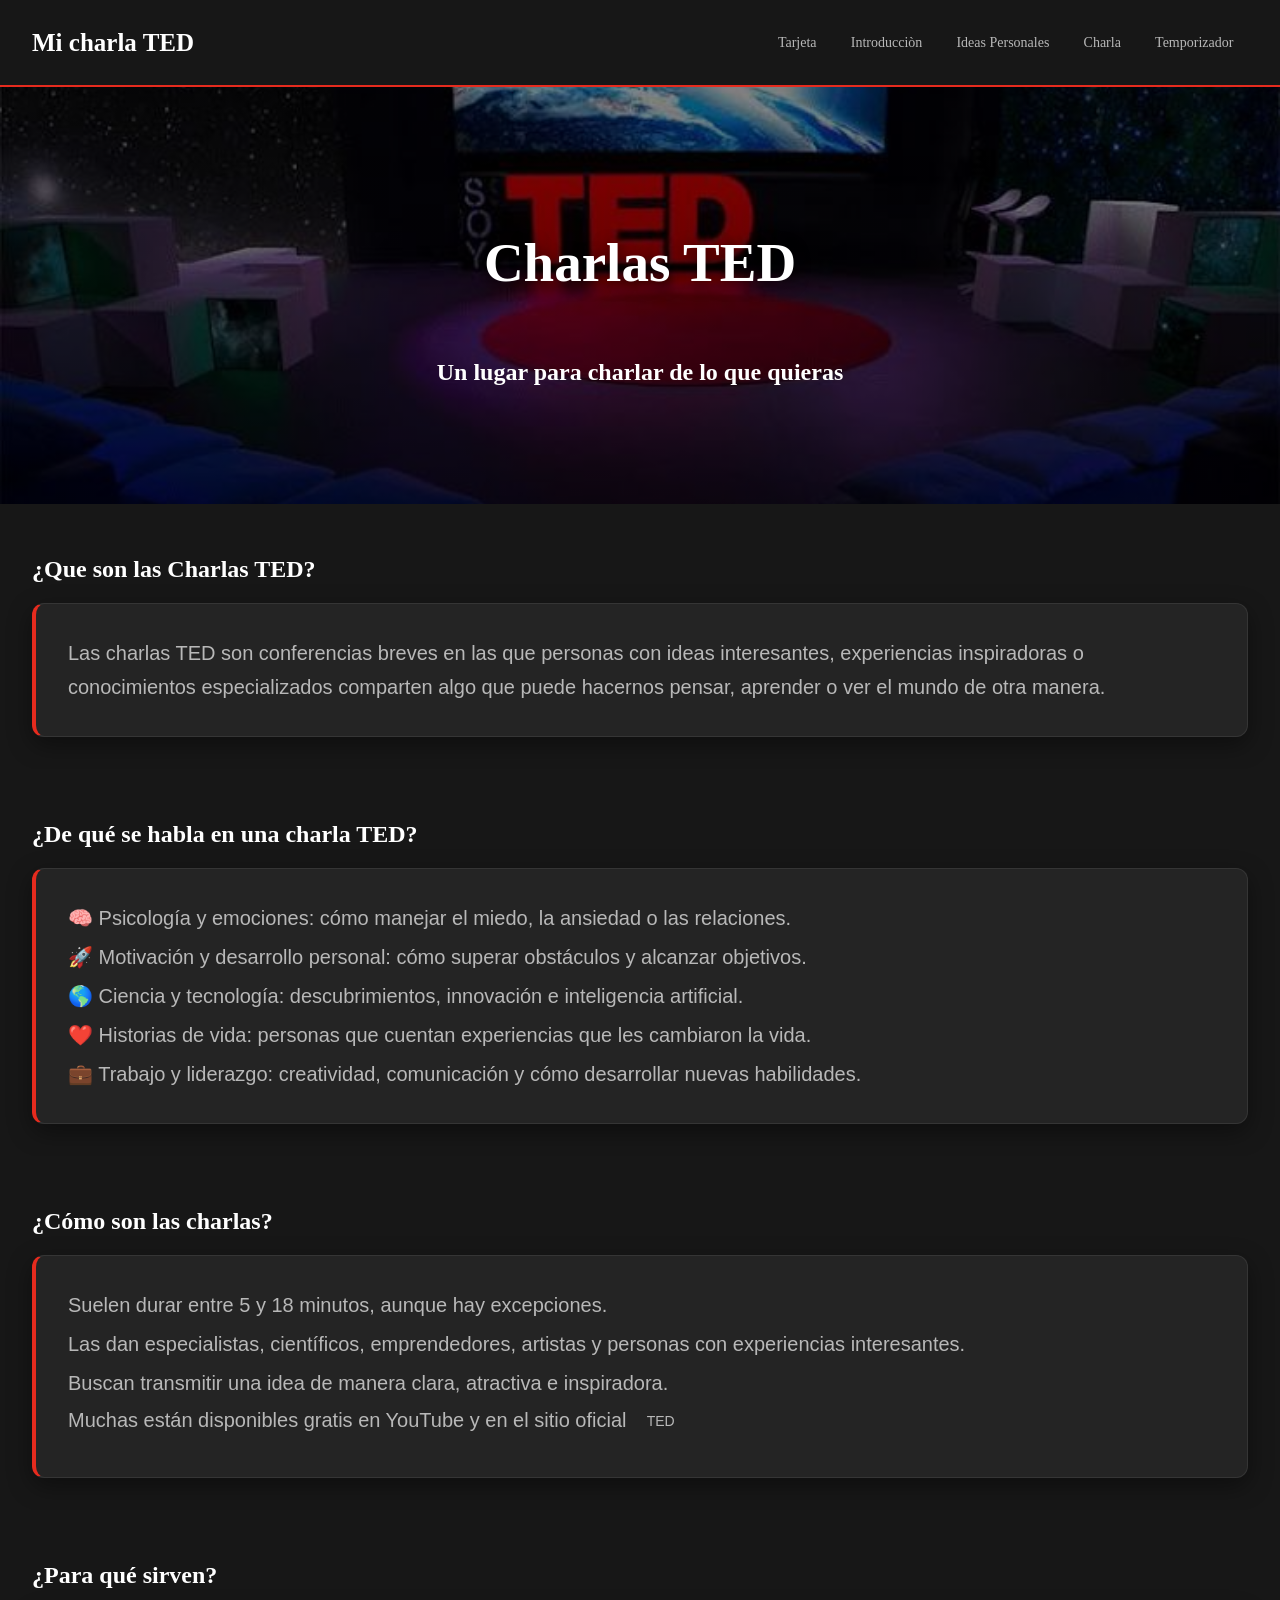
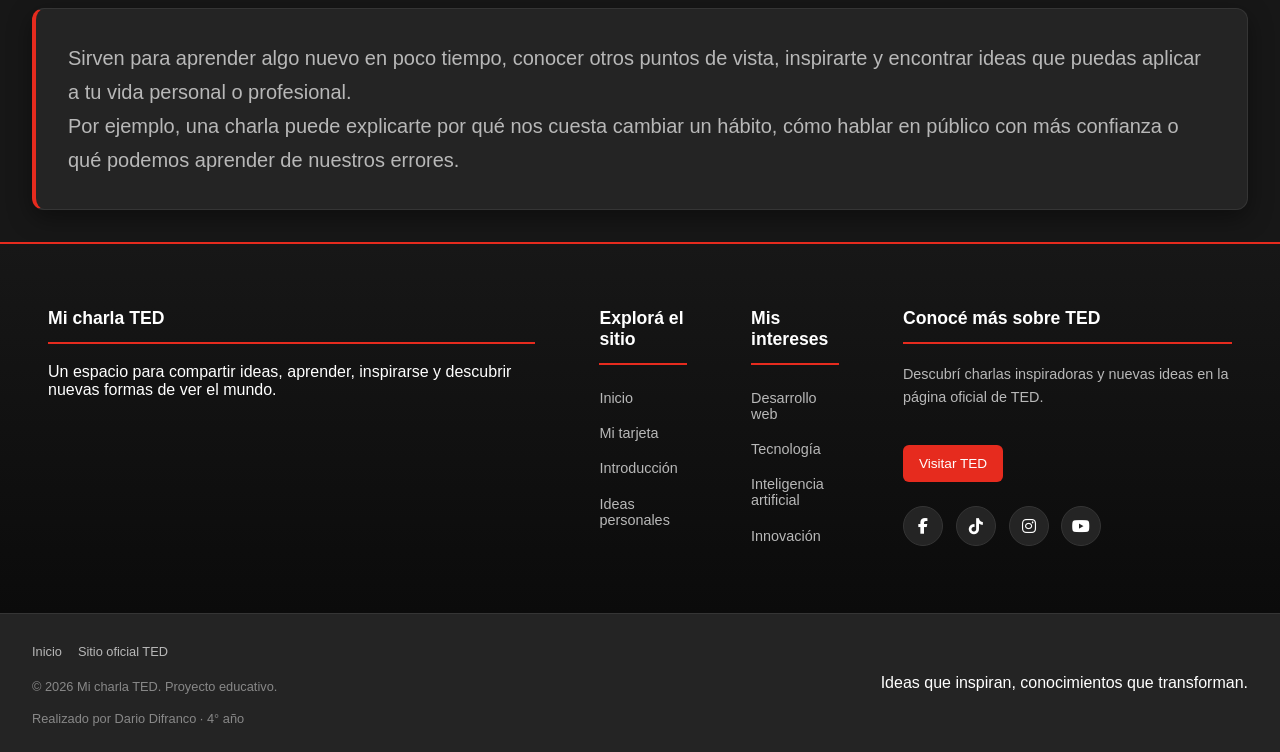
==== commit 2718dfb5: "Guion y Temporizador" ====
--- a/index.html
+++ b/index.html
@@ -11,15 +11,17 @@
 
 <body>
     <header class="header">
-            <h1 id="title">Mi charla TED</h1>
-            <nav class="nav">
-                <ul>
-                    <li><a href="Tarjeta.html">Tarjeta</a></li>
-                    <li><a href="ficha.html">Introducciòn</a></li>
-                    <li><a href="boxmodel.html">Ideas Personales</a></li>
-                </ul>
-            </nav>
-        </header>
+        <h1 id="title">Mi charla TED</h1>
+        <nav class="nav">
+            <ul>
+                <li><a href="Tarjeta.html">Tarjeta</a></li>
+                <li><a href="ficha.html">Introducciòn</a></li>
+                <li><a href="boxmodel.html">Ideas Personales</a></li>
+                <li><a href="guion.html">Charla</a></li>
+                <li><a href="temporizador.html">Temporizador</a></li>
+            </ul>
+        </nav>
+    </header>
     <main><!--container-->
         <section class="hero">
             <h1 id="Titulo">Charlas TED</h1>
@@ -75,102 +77,95 @@
     </main>
 
 
-  
-<footer class="container--footer">
 
-    <div class="footer--top">
+    <footer class="container--footer">
 
-        <section class="footer--top-card">
-            <h4>Mi charla TED</h4>
-            <p>
-                Un espacio para compartir ideas, aprender,
-                inspirarse y descubrir nuevas formas de
-                ver el mundo.
-            </p>
-        </section>
+        <div class="footer--top">
 
-        <section class="footer--top-card">
-            <h4>Explorá el sitio</h4>
-            <ul>
-                <li><a href="index.html">Inicio</a></li>
-                <li><a href="Tarjeta.html">Mi tarjeta</a></li>
-                <li><a href="ficha.html">Introducción</a></li>
-                <li><a href="boxmodel.html">Ideas personales</a></li>
-            </ul>
-        </section>
+            <section class="footer--top-card">
+                <h4>Mi charla TED</h4>
+                <p>
+                    Un espacio para compartir ideas, aprender,
+                    inspirarse y descubrir nuevas formas de
+                    ver el mundo.
+                </p>
+            </section>
 
-        <section class="footer--top-card">
-            <h4>Mis intereses</h4>
-            <ul>
-                <li><a href="Tarjeta.html#HTML">Desarrollo web</a></li>
-                <li><a href="Tarjeta.html#computadoras">Tecnología</a></li>
-                <li><a href="Tarjeta.html#IA">Inteligencia artificial</a></li>
-                <li><a href="boxmodel.html">Innovación</a></li>
-            </ul>
-        </section>
+            <section class="footer--top-card">
+                <h4>Explorá el sitio</h4>
+                <ul>
+                    <li><a href="index.html">Inicio</a></li>
+                    <li><a href="Tarjeta.html">Mi tarjeta</a></li>
+                    <li><a href="ficha.html">Introducción</a></li>
+                    <li><a href="boxmodel.html">Ideas personales</a></li>
+                </ul>
+            </section>
 
-        <section class="footer--top-class">
-            <h4>Conocé más sobre TED</h4>
-            <p>
-                Descubrí charlas inspiradoras y nuevas ideas
-                en la página oficial de TED.
-            </p>
+            <section class="footer--top-card">
+                <h4>Mis intereses</h4>
+                <ul>
+                    <li><a href="Tarjeta.html#HTML">Desarrollo web</a></li>
+                    <li><a href="Tarjeta.html#computadoras">Tecnología</a></li>
+                    <li><a href="Tarjeta.html#IA">Inteligencia artificial</a></li>
+                    <li><a href="boxmodel.html">Innovación</a></li>
+                </ul>
+            </section>
 
-            <a href="https://www.ted.com/"
-               target="_blank"
-               class="footer--top-btn">
-                Visitar TED
-            </a>
+            <section class="footer--top-class">
+                <h4>Conocé más sobre TED</h4>
+                <p>
+                    Descubrí charlas inspiradoras y nuevas ideas
+                    en la página oficial de TED.
+                </p>
 
-            <div class="footer--top-social">
-                <a href="https://www.facebook.com/TED"
-                   target="_blank" aria-label="Facebook">
-                    <i class="fa-brands fa-facebook-f"></i>
+                <a href="https://www.ted.com/" target="_blank" class="footer--top-btn">
+                    Visitar TED
                 </a>
 
-                <a href="https://www.tiktok.com/@ted"
-                   target="_blank" aria-label="TikTok">
-                    <i class="fa-brands fa-tiktok"></i>
-                </a>
+                <div class="footer--top-social">
+                    <a href="https://www.facebook.com/TED" target="_blank" aria-label="Facebook">
+                        <i class="fa-brands fa-facebook-f"></i>
+                    </a>
 
-                <a href="https://www.instagram.com/ted/"
-                   target="_blank" aria-label="Instagram">
-                    <i class="fa-brands fa-instagram"></i>
-                </a>
+                    <a href="https://www.tiktok.com/@ted" target="_blank" aria-label="TikTok">
+                        <i class="fa-brands fa-tiktok"></i>
+                    </a>
 
-                <a href="https://www.youtube.com/@TED"
-                   target="_blank" aria-label="YouTube">
-                    <i class="fa-brands fa-youtube"></i>
-                </a>
-            </div>
-        </section>
+                    <a href="https://www.instagram.com/ted/" target="_blank" aria-label="Instagram">
+                        <i class="fa-brands fa-instagram"></i>
+                    </a>
 
-    </div>
+                    <a href="https://www.youtube.com/@TED" target="_blank" aria-label="YouTube">
+                        <i class="fa-brands fa-youtube"></i>
+                    </a>
+                </div>
+            </section>
 
-    <div class="footer--bottom">
+        </div>
 
-        <section class="footer--bottom-legal">
-            <ul>
-                <li><a href="index.html">Inicio</a></li>
-                <li><a href="https://www.ted.com/"
-                       target="_blank">Sitio oficial TED</a></li>
-            </ul>
+        <div class="footer--bottom">
 
-            <p>
-                © 2026 Mi charla TED. Proyecto educativo.
-            </p>
-            <p>
-                Realizado por Dario Difranco · 4° año
-            </p>
-        </section>
+            <section class="footer--bottom-legal">
+                <ul>
+                    <li><a href="index.html">Inicio</a></li>
+                    <li><a href="https://www.ted.com/" target="_blank">Sitio oficial TED</a></li>
+                </ul>
 
-        <section class="footer--bottom-cards">
-            <p>Ideas que inspiran, conocimientos que transforman.</p>
-        </section>
+                <p>
+                    © 2026 Mi charla TED. Proyecto educativo.
+                </p>
+                <p>
+                    Realizado por Dario Difranco · 4° año
+                </p>
+            </section>
 
-    </div>
+            <section class="footer--bottom-cards">
+                <p>Ideas que inspiran, conocimientos que transforman.</p>
+            </section>
 
-</footer>
+        </div>
+
+    </footer>
 
 
 </body>
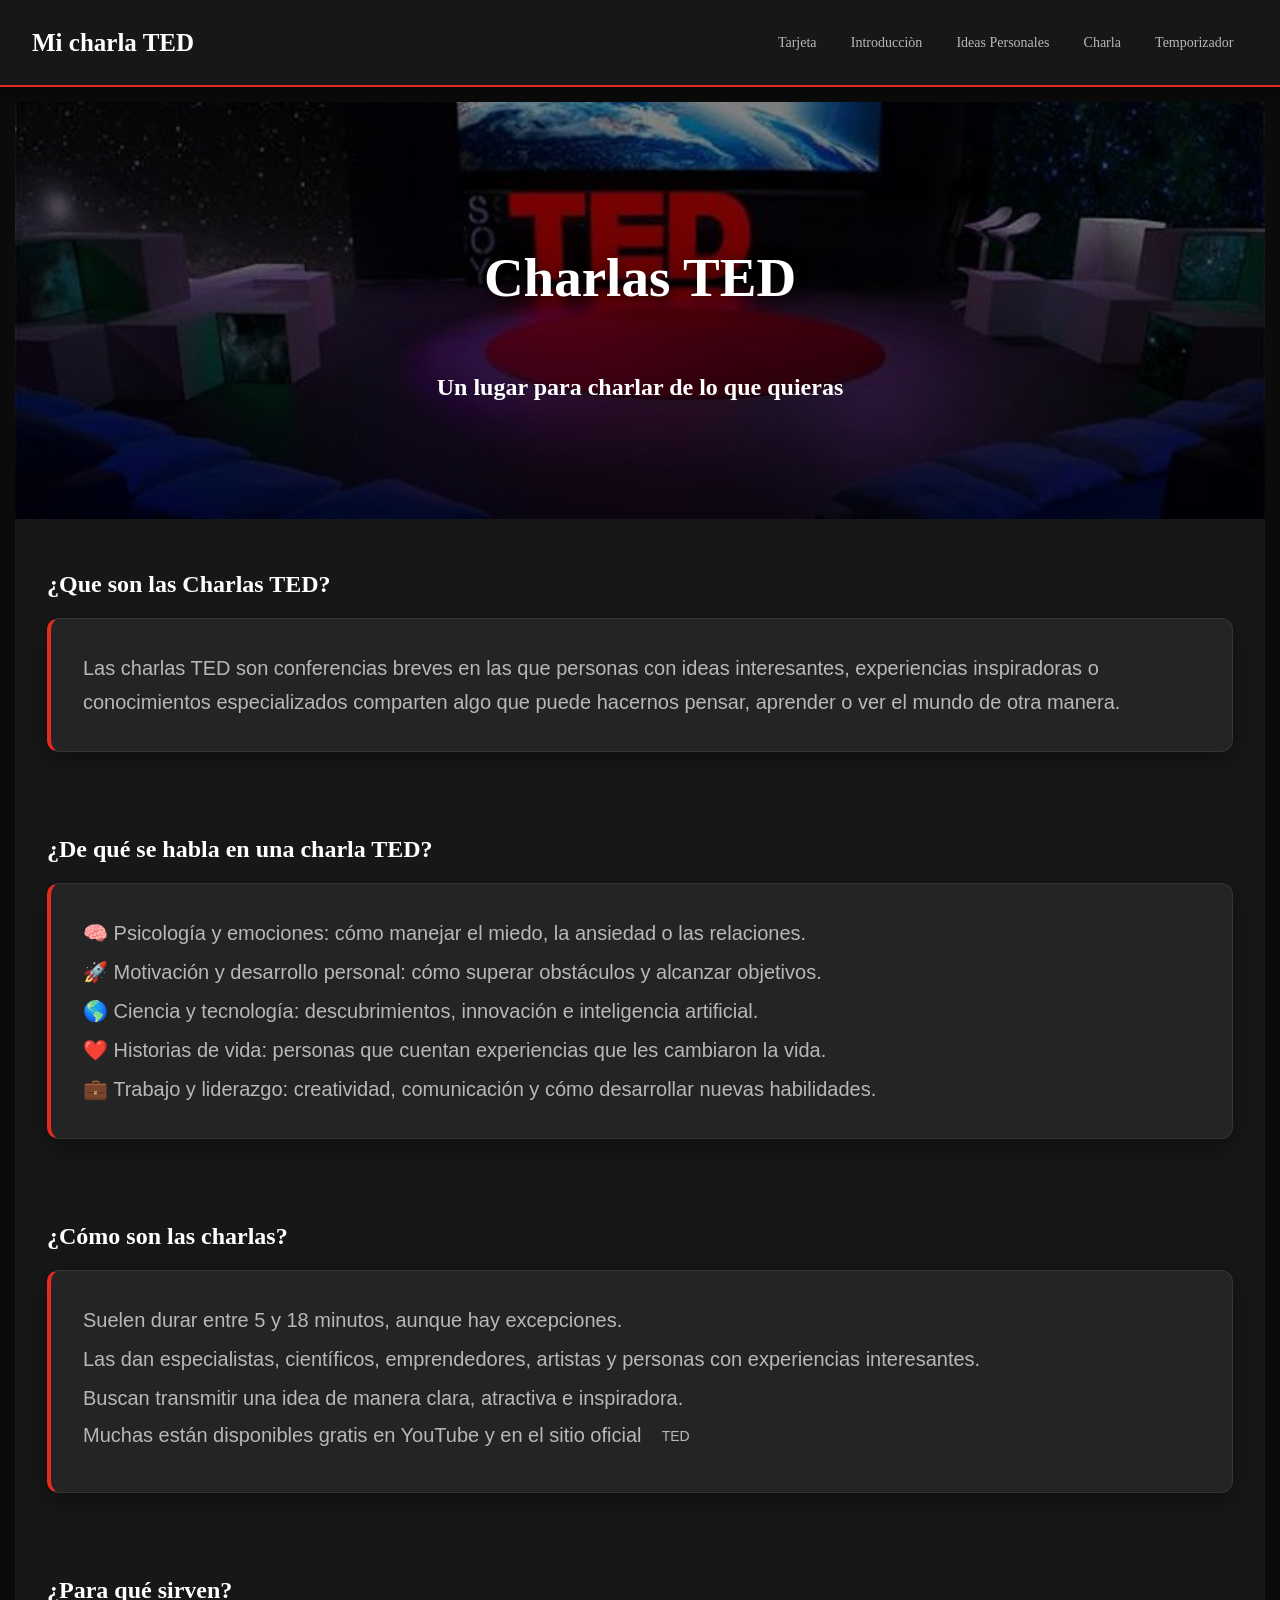
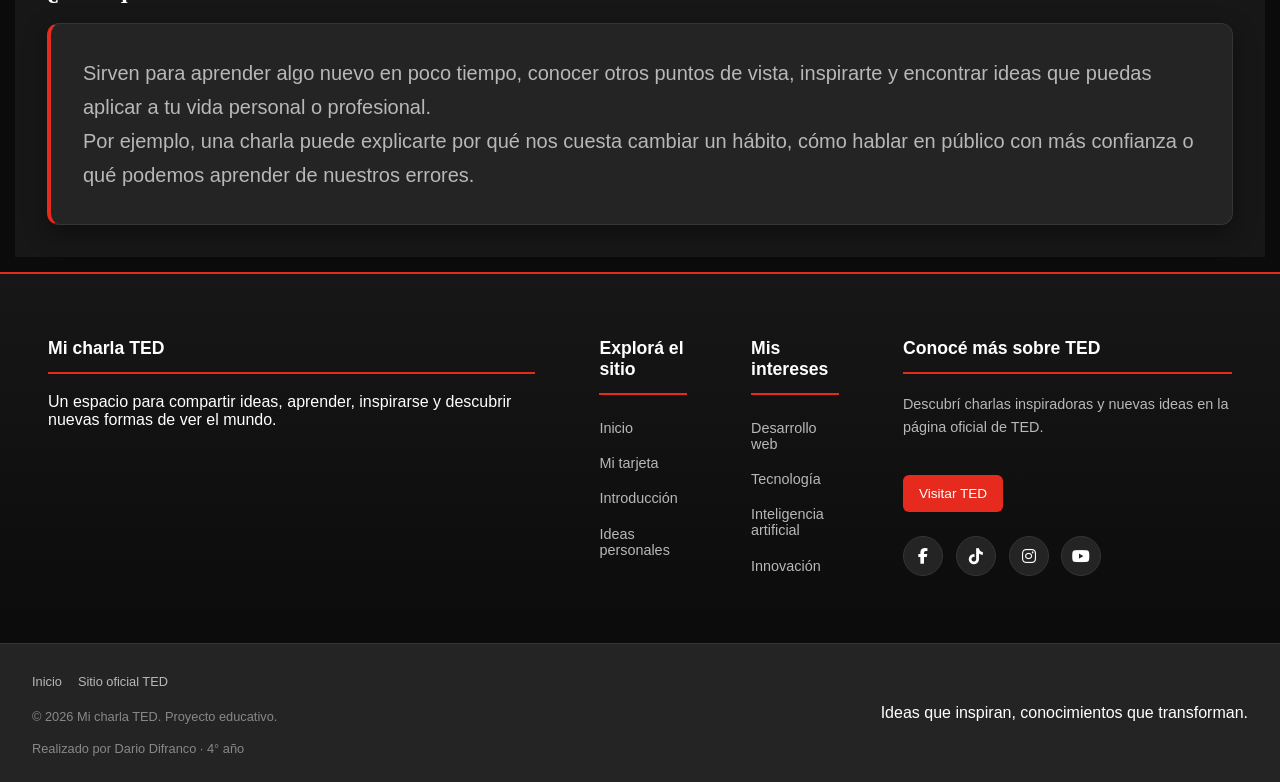
==== commit 30d00ab2: "Reoraganizar y poner un solo CSS" ====
--- a/index.html
+++ b/index.html
@@ -4,7 +4,7 @@
 <head>
     <meta charset="UTF-8">
     <meta name="viewport" content="width=device-width, initial-scale=1.0">
-    <link rel="stylesheet" type="text/CSS" href="estilos.css">
+    <link rel="stylesheet" type="text/CSS" href="estilo.css">
     <title>Mi Charla TED</title>
     <link rel="stylesheet" href="https://cdnjs.cloudflare.com/ajax/libs/font-awesome/6.4.0/css/all.min.css">
 </head>
--- a/estilo.css
+++ b/estilo.css
@@ -0,0 +1,918 @@
+
+
+/* ==========================================================================
+   1. VARIABLES GLOBALES (PALETA DE COLORES, EFECTOS Y ESCALA DE ESPACIADO)
+   ========================================================================== */
+:root {
+    /* Colores institucionales TED */
+    --ted-red: #E62B1E;
+    --ted-red-dark: #B91C1C;
+    --ted-red-light: #FF5147;
+
+    /* Fondos */
+    --bg-primary: #0B0B0B;
+    --bg-secondary: #171717;
+    --bg-card: #242424;
+
+    /* Textos */
+    --text-primary: #FFFFFF;
+    --text-secondary: #B8B8B8;
+    --text-muted: #888888;
+
+    /* Bordes y acentos */
+    --border-color: #353535;
+    --accent-color: #E62B1E;
+    --highlight-color: #FF5147;
+
+    /* Degradados, sombras y radios de borde */
+    --gradient-ted: linear-gradient(135deg, #E62B1E 0%, #8B0000 100%);
+    --gradient-dark: linear-gradient(180deg, #171717 0%, #0B0B0B 100%);
+    --shadow-red: 0 0 20px rgba(230, 43, 30, .2);
+    --shadow-dark: 0 8px 24px rgba(0, 0, 0, .4);
+    --radius-sm: 6px;
+    --radius-md: 12px;
+    --radius-lg: 20px;
+
+    /* Escala de espaciado */
+    --e-1: .25rem;
+    --e-2: .5rem;
+    --e-3: 1rem;
+    --e-4: 1.5rem;
+    --e-5: 2rem;
+    --e-6: 3rem;
+}
+
+/* ==========================================================================
+   2. RESET Y ESTILOS BASE
+   ========================================================================== */
+* {
+    box-sizing: border-box;
+}
+
+body {
+    margin: 0;
+    min-height: 100vh;
+    background-color: var(--bg-primary);
+    color: var(--text-primary);
+    font-family: Cambria, Cochin, Georgia, Times, 'Times New Roman', serif;
+}
+
+/* Modificador opcional para vistas que requieren cuerpo centrado en columna (ej. tarjetas) */
+body.body--centrado {
+    display: flex;
+    flex-direction: column;
+    align-items: center;
+    justify-content: center;
+    gap: 1.5rem;
+    font-family: "Poppins", "Segoe UI", Arial, sans-serif;
+}
+
+/* ==========================================================================
+   3. ENCABEZADO Y NAVEGACIÓN PRINCIPAL (HEADER & NAV)
+   ========================================================================== */
+.header {
+    display: flex;
+    justify-content: space-between;
+    align-items: center;
+    flex-wrap: wrap;
+    width: 100%;
+    gap: 1rem;
+    margin: 0;
+    padding: 1rem 2rem;
+    background: var(--bg-secondary);
+    border-bottom: 2px solid var(--ted-red);
+    box-shadow: var(--shadow-dark);
+}
+
+#title {
+    margin: 0;
+    font-size: 25px;
+    color: var(--text-primary);
+    transition: color .2s ease;
+}
+
+#title:hover {
+    color: var(--accent-color);
+}
+
+.nav {
+    display: flex;
+    align-items: center;
+    justify-content: flex-end;
+    flex-direction: row;
+    gap: .5rem;
+    padding: .5rem 0;
+}
+
+/* Listas de navegación generales */
+ul {
+    list-style: none;
+    display: flex;
+    flex-wrap: wrap;
+    gap: 5px;
+    padding: 0;
+    margin: 0;
+}
+
+ul a,
+.nav a {
+    display: inline-block;
+    color: var(--text-secondary);
+    text-decoration: none;
+    padding: .6rem .85rem;
+    border: 1px solid transparent;
+    border-radius: var(--radius-sm);
+    font-size: .875rem;
+    white-space: nowrap;
+    transition: .2s ease;
+}
+
+ul a:hover {
+    background-color: var(--accent-color);
+    color: var(--text-primary);
+}
+
+.nav a:hover,
+.nav a:focus-visible {
+    color: var(--text-primary);
+    background: var(--ted-red);
+    border-color: var(--ted-red-light);
+    outline: none;
+}
+
+/* ==========================================================================
+   4. SECCIÓN HERO (PÁGINA PRINCIPAL - Estilos.css)
+   ========================================================================== */
+.hero {
+    min-height: 417px;
+    background-color: var(--bg-secondary);
+    background-image:
+        linear-gradient(rgba(0, 0, 0, .45), rgba(0, 0, 0, .75)),
+        url("./assets/img/ted.jpg");
+    background-repeat: no-repeat;
+    background-size: cover;
+    background-position: center;
+    display: flex;
+    flex-direction: column;
+    align-items: center;
+    justify-content: center;
+    text-align: center;
+    padding: 2rem;
+}
+
+#Titulo {
+    font-size: clamp(2.5rem, 6vw, 55px);
+    color: var(--text-primary);
+    text-shadow: 0 3px 15px rgba(0, 0, 0, .7);
+    transition: color .2s ease;
+}
+
+#Titulo:hover {
+    color: var(--accent-color);
+}
+
+/* ==========================================================================
+   5. CONTENIDO PRINCIPAL Y ARTÍCULOS (Estilos.css)
+   ========================================================================== */
+.contenido {
+    background-color: var(--bg-secondary);
+    padding: 2rem;
+}
+
+.articulo {
+    font-family: 'Franklin Gothic Medium', 'Arial Narrow', Arial, sans-serif;
+    font-size: 20px;
+    line-height: 1.7;
+    color: var(--text-secondary);
+    background-color: var(--bg-card);
+    padding: 2rem;
+    border: 1px solid var(--border-color);
+    border-left: 4px solid var(--ted-red);
+    border-radius: var(--radius-md);
+    box-shadow: var(--shadow-dark);
+}
+
+/* ==========================================================================
+   6. SECCIÓN DE TARJETAS Y TEMAS (tarjeta.css)
+   Nota: Se utiliza .hero--tarjeta para evitar conflicto con el .hero principal
+   ========================================================================== */
+.tarjeta-hero{
+    width: 125vh;
+    justify-content: space-between;
+    display: flex;
+    gap: 15px;
+    padding: 2.5rem 2rem;
+    background: var(--bg-card);
+    color: var(--text-primary);
+
+    border: 1px solid var(--border-color);
+    border-top: 8px solid var(--ted-red);
+    border-radius: var(--radius-md);
+
+    box-shadow: var(--shadow-dark);
+    transition: transform .25s ease, box-shadow .25s ease;
+}
+
+.hero--tarjeta,
+.temas {
+    width: 125vh;
+    max-width: 95%;
+    margin: 0 auto;
+    padding: 2.5rem 2rem;
+    display: flex;
+    background: var(--bg-card);
+    color: var(--text-primary);
+    border: 1px solid var(--border-color);
+    border-top: 8px solid var(--ted-red);
+    border-radius: var(--radius-md);
+    box-shadow: var(--shadow-dark);
+    transition: transform .25s ease, box-shadow .25s ease;
+}
+
+.hero--tarjeta {
+    justify-content: space-between;
+    gap: 15px;
+}
+
+.temas {
+    gap: 10px;
+}
+
+.temas__tarjetas {
+    display: flex;
+    flex-direction: column;
+    align-items: center;
+    justify-content: center;
+    width: 100%;
+    padding: 30px 0;
+}
+
+.tarjeta {
+    width: 100%;
+    padding: 2.5rem 2rem;
+    text-align: center;
+    background: var(--bg-card);
+    color: var(--text-primary);
+    border: 1px solid var(--border-color);
+    border-top: 8px solid var(--ted-red);
+    border-radius: var(--radius-md);
+    box-shadow: var(--shadow-dark);
+    transition: transform .25s ease, box-shadow .25s ease;
+}
+
+.tarjeta:hover {
+    transform: translateY(-4px);
+    box-shadow: var(--shadow-red);
+}
+
+.tarjeta__logo {
+    width: 92px;
+    height: 92px;
+    object-fit: contain;
+}
+
+.tarjeta__curso {
+    margin: .75rem 0 0;
+    font-size: .78rem;
+    font-weight: 600;
+    letter-spacing: .16em;
+    text-transform: uppercase;
+    color: var(--ted-red-light);
+}
+
+.tarjeta__nombre {
+    margin: .4rem 0 0;
+    font-size: 2.2rem;
+    font-weight: 700;
+    letter-spacing: -.01em;
+    color: var(--text-primary);
+}
+
+.tarjeta__frase {
+    margin: 1rem 0 0;
+    font-size: 1.1rem;
+    line-height: 1.7;
+    color: var(--text-secondary);
+}
+
+.tarjeta__autor {
+    margin: 1.25rem 0 0;
+    font-size: .82rem;
+    color: var(--text-muted);
+}
+
+/* Acordeón desplegable (details / summary) */
+details {
+    list-style: none;
+    display: flex;
+    flex-direction: column;
+    align-items: center;
+    justify-content: center;
+}
+
+summary {
+    list-style: none;
+    color: var(--text-secondary);
+    cursor: pointer;
+    padding: .4rem .8rem;
+    border-radius: var(--radius-sm);
+    transition: .2s ease;
+}
+
+summary::before {
+    content: "Ver más";
+}
+
+details[open] summary::before {
+    content: "Ver menos";
+}
+
+summary:hover {
+    color: var(--text-primary);
+    background: var(--ted-red);
+    border-color: var(--ted-red-light);
+    outline: none;
+}
+
+/* ==========================================================================
+   7. FICHA DE IDEA (ficha.css)
+   ========================================================================== */
+.ficha {
+    max-width: 520px;
+    margin: var(--e-6) auto;
+    padding: var(--e-5);
+    border: 1px solid var(--border-color);
+    border-top: 6px solid var(--ted-red);
+    border-radius: var(--radius-md);
+    background: var(--bg-secondary);
+    box-shadow: var(--shadow-dark);
+    transition: transform .25s ease, box-shadow .25s ease;
+}
+
+.ficha:hover {
+    transform: translateY(-4px);
+    box-shadow: var(--shadow-red);
+}
+
+.ficha__etiqueta {
+    margin: 0;
+    font-size: .75rem;
+    letter-spacing: .16em;
+    text-transform: uppercase;
+    color: var(--ted-red-light);
+}
+
+.ficha__titulo {
+    margin: var(--e-2) 0 var(--e-5);
+    font-size: 1.6rem;
+    line-height: 1.25;
+    color: var(--text-primary);
+}
+
+.ficha__campo {
+    margin: var(--e-4) 0 var(--e-1);
+    font-size: .72rem;
+    letter-spacing: .12em;
+    text-transform: uppercase;
+    color: var(--ted-red-light);
+}
+
+.ficha__texto {
+    margin: 0;
+    line-height: 1.65;
+    color: var(--text-secondary);
+}
+
+/* Etiquetas tipo píldora */
+.ficha__tags {
+    margin: var(--e-5) 0 0;
+    padding: 0;
+    display: flex;
+    flex-wrap: wrap;
+    gap: var(--e-2);
+    list-style: none;
+}
+
+.ficha__tags li {
+    padding: var(--e-1) var(--e-3);
+    border-radius: 999px;
+    background: var(--bg-card);
+    border: 1px solid var(--border-color);
+    color: var(--ted-red-light);
+    font-size: .8rem;
+    transition: background-color .2s ease, color .2s ease;
+}
+
+.ficha__tags li:hover {
+    background-color: var(--ted-red-light);
+    color: var(--text-primary);
+}
+
+/* ==========================================================================
+   8. CONTENEDOR Y TARJETAS DE MODELOS / ORADORES (model.css)
+   ========================================================================== */
+.container {
+    background: var(--gradient-dark);
+    width: 1000px;
+    max-width: 95%;
+    margin: 0 auto;
+    display: flex;
+    gap: var(--e-4);
+    flex-wrap: wrap;
+    justify-content: center;
+    padding: var(--e-3);
+}
+
+.card {
+    background-color: var(--bg-card);
+    width: 360px;
+    text-align: center;
+    border: 3px solid var(--border-color);
+    padding: var(--e-5);
+    border-radius: var(--radius-md);
+    box-shadow: var(--shadow-dark);
+}
+
+.card__imagen img {
+    width: 100px;
+    height: 100px;
+    border-radius: 28px;
+    object-fit: cover;
+}
+
+.card__titulo {
+    font-size: 1.7rem;
+    color: var(--text-primary);
+}
+
+.card__parrafo {
+    font-size: 1.3rem;
+    line-height: 1.55;
+    color: var(--text-secondary);
+}
+
+.card__enlace {
+    display: inline-block;
+    background: var(--gradient-ted);
+    color: var(--text-primary);
+    padding: var(--e-2);
+    border-radius: var(--radius-sm);
+    margin-bottom: var(--e-5);
+    text-decoration: none;
+    transition: background .2s ease, box-shadow .2s ease;
+}
+
+.card__enlace:hover {
+    background: var(--ted-red-light);
+    box-shadow: var(--shadow-red);
+}
+
+/* ==========================================================================
+   9. SECCIÓN DE GUION Y TABLAS (guion.css)
+   ========================================================================== */
+main {
+    margin: 15px;
+}
+
+.contenedor {
+    background: var(--gradient-dark);
+    margin: 0 auto;
+    width: 1000px;
+    max-width: 95%;
+    justify-content: center;
+    align-items: center;
+}
+
+.main-guion {
+    background-color: var(--bg-primary);
+    border: 3px solid var(--accent-color);
+    border-radius: 10px;
+    color: var(--ted-red-light);
+    justify-content: center;
+    text-align: center;
+}
+
+.guion-etiqueta {
+    margin: 15px;
+    width: 135px;
+    text-align: start;
+    justify-content: center;
+    background-color: var(--highlight-color);
+    color: var(--text-primary);
+    border: 1px solid var(--highlight-color);
+    border-radius: 10px;
+    padding: .25rem .5rem;
+}
+
+.main-guion h2 {
+    border-bottom: 1px solid var(--highlight-color);
+    font-size: 35px;
+}
+
+.main-guion h3 {
+    border-bottom: 1px solid var(--highlight-color);
+    font-size: 25px;
+}
+
+.guion {
+    margin: 10px;
+    background-color: var(--bg-card);
+    border-top: 2px solid var(--accent-color);
+    border-radius: 10px;
+    line-height: 25px;
+    font-size: 20px;
+    padding: 1rem;
+}
+
+/* Tablas dentro del guion */
+.main-guion table,
+.main-guion tr,
+.main-guion td {
+    margin: 5px;
+    border: 1px solid var(--accent-color);
+    border-collapse: collapse;
+    line-height: 25px;
+    font-size: 15px;
+    border-radius: 10px;
+}
+
+.main-guion thead {
+    background-color: var(--highlight-color);
+    color: var(--text-primary);
+}
+
+.guion-frase {
+    background: linear-gradient(to left, var(--ted-red-dark), var(--ted-red), var(--ted-red-light));
+    margin: 15px auto;
+    width: 934px;
+    max-width: calc(100% - 30px);
+    height: 300px;
+    font-size: 40px;
+    color: var(--text-primary);
+    border: 2px solid var(--accent-color);
+    border-radius: 20px;
+    display: flex;
+    justify-content: center;
+    align-items: center;
+    padding: 1rem;
+}
+
+.guion-final {
+    margin: 15px;
+}
+
+.guion-final-etiqueta {
+    margin-bottom: 15px;
+    width: 85px;
+    display: flex;
+    text-align: start;
+    justify-content: flex-start;
+    background-color: var(--highlight-color);
+    color: var(--text-primary);
+    border: 1px solid var(--highlight-color);
+    border-radius: 10px;
+    padding: .25rem .5rem;
+}
+
+/* ==========================================================================
+   10. TEMPORIZADOR / CRONÓMETRO (Tempo.css)
+   ========================================================================== */
+.timer {
+    display: flex;
+    justify-content: center;
+    align-items: center;
+    min-height: 75vh;
+    padding: 2rem;
+    background: var(--gradient-dark);
+}
+
+.timer__card {
+    width: 100%;
+    max-width: 550px;
+    padding: 3rem 2rem;
+    text-align: center;
+    background: var(--bg-card);
+    border: 1px solid var(--border-color);
+    border-top: 4px solid var(--ted-red);
+    border-radius: var(--radius-lg);
+    box-shadow: var(--shadow-dark);
+}
+
+.timer__title {
+    margin: 0;
+    color: var(--text-primary);
+    font-size: 2rem;
+}
+
+.timer__description {
+    margin: 1rem 0 2rem;
+    color: var(--text-secondary);
+    font-size: 1rem;
+}
+
+.timer__display {
+    padding: 2rem 1rem;
+    margin-bottom: 2rem;
+    background: var(--bg-primary);
+    border: 1px solid var(--border-color);
+    border-radius: var(--radius-md);
+    box-shadow: var(--shadow-red);
+}
+
+#reloj {
+    color: var(--ted-red-light);
+    font-family: Arial, sans-serif;
+    font-size: clamp(3rem, 10vw, 5rem);
+    font-weight: bold;
+    letter-spacing: 5px;
+    font-variant-numeric: tabular-nums;
+}
+
+.timer__controls {
+    display: flex;
+    justify-content: center;
+    flex-wrap: wrap;
+    gap: .8rem;
+}
+
+.timer__btn {
+    padding: .85rem 1.4rem;
+    border: 1px solid transparent;
+    border-radius: var(--radius-sm);
+    font-size: .9rem;
+    font-weight: bold;
+    cursor: pointer;
+    transition: .2s ease;
+}
+
+.timer__btn:hover {
+    transform: translateY(-3px);
+}
+
+.timer__btn--start {
+    color: var(--text-primary);
+    background: var(--gradient-ted);
+}
+
+.timer__btn--start:hover {
+    box-shadow: var(--shadow-red);
+}
+
+.timer__btn--pause {
+    color: var(--text-primary);
+    background: var(--bg-secondary);
+    border-color: var(--border-color);
+}
+
+.timer__btn--pause:hover {
+    background: var(--ted-red-dark);
+    border-color: var(--ted-red);
+}
+
+.timer__btn--reset {
+    color: var(--text-secondary);
+    background: transparent;
+    border-color: var(--border-color);
+}
+
+.timer__btn--reset:hover {
+    color: var(--text-primary);
+    background: var(--bg-secondary);
+}
+
+.timer__status {
+    display: flex;
+    justify-content: center;
+    align-items: center;
+    gap: .6rem;
+    margin-top: 2rem;
+}
+
+.timer__status p {
+    margin: 0;
+    color: var(--text-muted);
+    font-size: .85rem;
+}
+
+.timer__status-dot {
+    width: 9px;
+    height: 9px;
+    background: var(--text-muted);
+    border-radius: 50%;
+}
+
+/* ==========================================================================
+   11. PIE DE PÁGINA GLOBAL (FOOTER)
+   ========================================================================== */
+.container--footer {
+    width: 100%;
+    background: var(--bg-primary);
+    color: var(--text-primary);
+    font-family: Arial, sans-serif;
+    border-top: 2px solid var(--ted-red);
+}
+
+/* Parte superior del footer */
+.footer--top {
+    display: flex;
+    justify-content: space-between;
+    gap: 2rem;
+    padding: 3rem 2rem;
+    background: var(--gradient-dark);
+}
+
+.footer--top-card,
+.footer--top-class {
+    padding: 1rem;
+    min-width: 0;
+}
+
+.footer--top-card h4,
+.footer--top-class h4 {
+    color: var(--text-primary);
+    font-size: 1.1rem;
+    margin: 0 0 1.2rem;
+    padding-bottom: .8rem;
+    border-bottom: 2px solid var(--ted-red);
+}
+
+.footer--top ul,
+.footer--bottom ul {
+    display: flex;
+    flex-direction: column;
+    align-items: flex-start;
+    gap: .5rem;
+    list-style: none;
+    padding: 0;
+    margin: 0;
+}
+
+.footer--top ul a,
+.footer--bottom ul a {
+    display: inline-block;
+    color: var(--text-secondary);
+    text-decoration: none;
+    font-size: .9rem;
+    padding: .35rem 0;
+    border: none;
+    border-radius: var(--radius-sm);
+    white-space: normal;
+    transition: color .2s ease, transform .2s ease;
+}
+
+.footer--top ul a:hover,
+.footer--bottom ul a:hover {
+    color: var(--ted-red-light);
+    background: transparent;
+    transform: translateX(4px);
+}
+
+.footer--top-btn {
+    display: inline-block;
+    margin-top: 1.2rem;
+    padding: .7rem 1rem;
+    color: var(--text-primary);
+    background: var(--ted-red);
+    text-decoration: none;
+    text-align: center;
+    font-size: .85rem;
+    border-radius: var(--radius-sm);
+    transition: background .2s ease, transform .2s ease;
+}
+
+.footer--top-btn:hover {
+    background: var(--ted-red-dark);
+    transform: translateY(-2px);
+}
+
+.footer--top-class p {
+    color: var(--text-secondary);
+    font-size: .9rem;
+    line-height: 1.6;
+    margin-bottom: 1rem;
+}
+
+/* Formulario de boletín (Newsletter) */
+.footer--top-form-news {
+    display: flex;
+    flex-direction: column;
+    gap: .7rem;
+}
+
+.footer--top-form-news input {
+    width: 100%;
+    min-width: 0;
+    padding: .85rem;
+    color: var(--text-primary);
+    background: var(--bg-primary);
+    border: 1px solid var(--border-color);
+    border-radius: var(--radius-sm);
+    font-size: .9rem;
+    outline: none;
+    transition: border-color .2s ease;
+}
+
+.footer--top-form-news input:focus {
+    border-color: var(--ted-red);
+}
+
+.footer--top-form-news input::placeholder {
+    color: var(--text-muted);
+}
+
+.footer--top-form-news button {
+    padding: .85rem;
+    color: var(--text-primary);
+    background: var(--gradient-ted);
+    border: none;
+    border-radius: var(--radius-sm);
+    font-size: .9rem;
+    font-weight: bold;
+    cursor: pointer;
+    transition: opacity .2s ease, transform .2s ease;
+}
+
+.footer--top-form-news button:hover {
+    opacity: .9;
+    transform: translateY(-2px);
+}
+
+/* Redes sociales */
+.footer--top-social {
+    display: flex;
+    flex-wrap: wrap;
+    gap: .8rem;
+    margin-top: 1.5rem;
+}
+
+.footer--top-social a {
+    display: flex;
+    justify-content: center;
+    align-items: center;
+    width: 40px;
+    height: 40px;
+    color: var(--text-primary);
+    background: var(--bg-card);
+    border: 1px solid var(--border-color);
+    border-radius: 50%;
+    text-decoration: none;
+    transition: background .2s ease, transform .2s ease;
+}
+
+.footer--top-social a:hover {
+    background: var(--ted-red);
+    border-color: var(--ted-red-light);
+    transform: translateY(-4px);
+}
+
+/* Parte inferior del footer (Legal y tarjetas) */
+.footer--bottom {
+    display: flex;
+    justify-content: space-between;
+    align-items: center;
+    flex-wrap: wrap;
+    gap: 1.5rem;
+    padding: 1.5rem 2rem;
+    background: var(--bg-card);
+    border-top: 1px solid var(--border-color);
+}
+
+.footer--bottom-legal {
+    display: flex;
+    flex-direction: column;
+    gap: .8rem;
+}
+
+.footer--bottom-legal ul {
+    flex-direction: row;
+    flex-wrap: wrap;
+    gap: 1rem;
+}
+
+.footer--bottom-legal ul a {
+    font-size: .8rem;
+}
+
+.footer--bottom-legal p {
+    margin: 0;
+    color: var(--text-muted);
+    font-size: .8rem;
+    line-height: 1.5;
+}
+
+.footer--bottom-cards ul {
+    flex-direction: row;
+    flex-wrap: wrap;
+    justify-content: flex-end;
+    gap: .6rem;
+}
+
+.footer--bottom-img {
+    display: block;
+    width: 48px;
+    height: 30px;
+    object-fit: contain;
+    background: #FFFFFF;
+    padding: 3px;
+    border-radius: 4px;
+}
